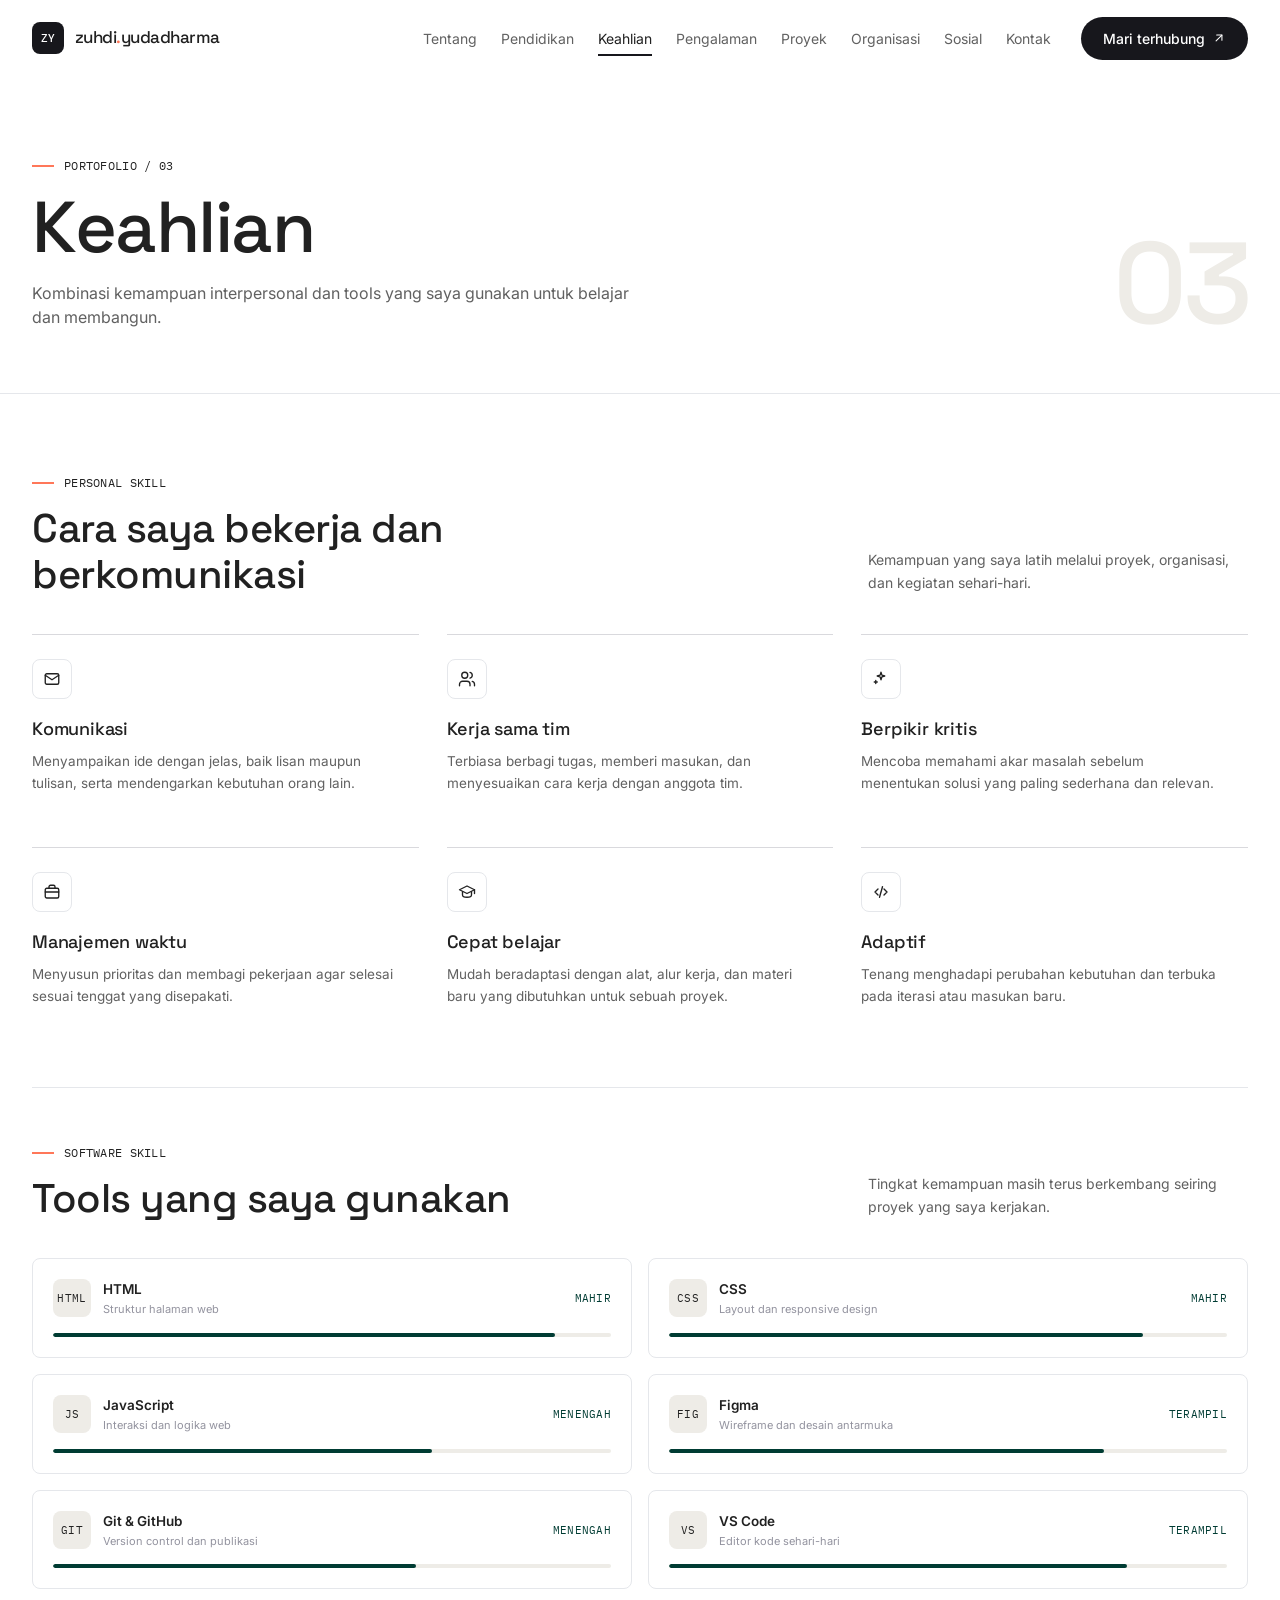
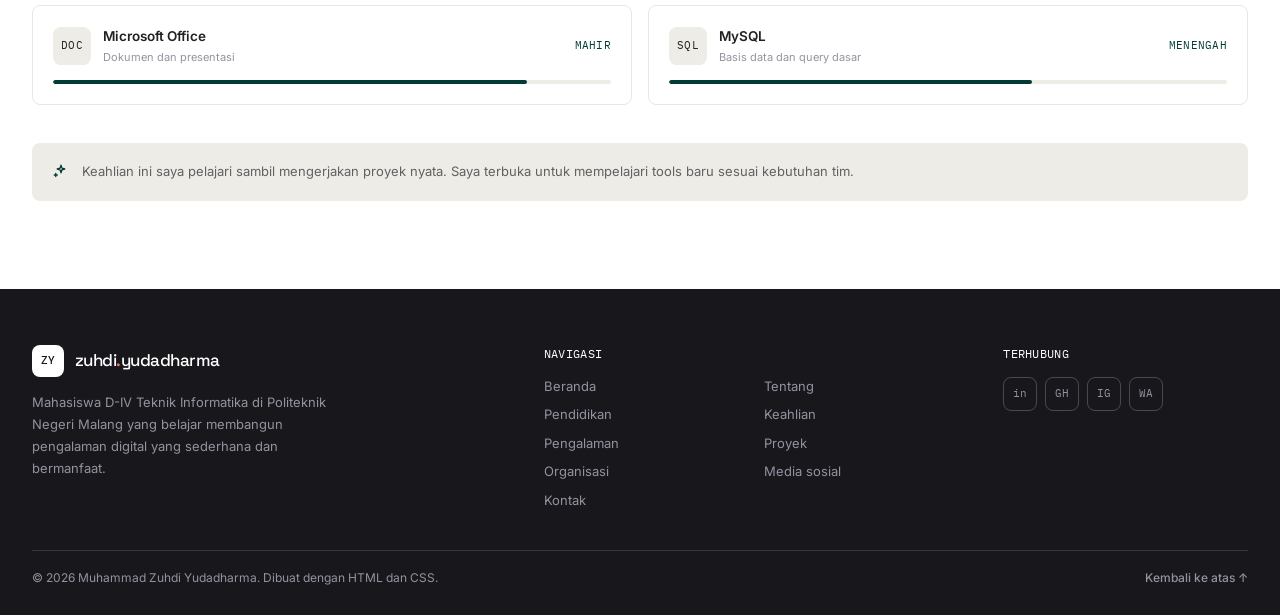
==== keahlian.html @ 02cf8763 "first commit" ====
<!DOCTYPE html>
<html lang="id">
<head>
  <meta charset="UTF-8" />
  <meta name="viewport" content="width=device-width, initial-scale=1.0" />
  <meta name="description" content="Personal skill dan software skill Muhammad Zuhdi Yudadharma." />
  <meta name="theme-color" content="#ffffff" />
  <title>Keahlian - Muhammad Zuhdi Yudadharma</title>
  <link rel="preconnect" href="https://fonts.googleapis.com" />
  <link rel="preconnect" href="https://fonts.gstatic.com" crossorigin />
  <link rel="stylesheet" href="https://fonts.googleapis.com/css2?family=IBM+Plex+Mono:wght@400;500&family=Inter:wght@400;500;600&family=Space+Grotesk:wght@400;500;600&display=swap" />
  <link rel="stylesheet" href="css/base.css" />
  <link rel="stylesheet" href="css/layout.css" />
  <link rel="stylesheet" href="css/components.css" />
  <link rel="stylesheet" href="css/keahlian.css" />
</head>
<body id="top">

<a class="skip-link" href="#main">Lewati ke konten</a>

<header class="site-header">
  <div class="container nav">
    <a class="brand" href="index.html" aria-label="Beranda Muhammad Zuhdi Yudadharma">
      <span class="brand-mark">ZY</span>
      <span>zuhdi<span class="brand-dot">.</span>yudadharma</span>
    </a>
    <button class="menu-toggle" type="button" aria-label="Buka menu navigasi" aria-expanded="false" aria-controls="primary-nav">
      <span></span><span></span><span></span>
    </button>
    <nav class="nav-links" id="primary-nav" aria-label="Navigasi utama">
        <a class="nav-link" href="tentang.html">Tentang</a>
        <a class="nav-link" href="pendidikan.html">Pendidikan</a>
        <a class="nav-link active" href="keahlian.html" aria-current="page">Keahlian</a>
        <a class="nav-link" href="pengalaman.html">Pengalaman</a>
        <a class="nav-link" href="proyek.html">Proyek</a>
        <a class="nav-link" href="organisasi.html">Organisasi</a>
        <a class="nav-link" href="sosial.html">Sosial</a>
        <a class="nav-link" href="kontak.html">Kontak</a>
      <a class="nav-cta" href="kontak.html">Mari terhubung <svg class="icon" viewBox="0 0 24 24" aria-hidden="true"><path d="M7 17 17 7"/><path d="M8 7h9v9"/></svg></a>
    </nav>
  </div>
</header>
<main id="main">
  <section class="page-hero">
    <div class="container page-hero-grid">
      <div>
        <p class="eyebrow">Portofolio / 03</p>
        <h1>Keahlian</h1>
        <p class="page-desc">Kombinasi kemampuan interpersonal dan tools yang saya gunakan untuk belajar dan membangun.</p>
      </div>
      <span class="page-number" aria-hidden="true">03</span>
    </div>
  </section>
  <section class="page-content">
    <div class="container">
      <div class="skill-block">
        <div class="section-heading">
          <div class="section-title-wrap">
            <p class="eyebrow">Personal skill</p>
            <h2>Cara saya bekerja dan berkomunikasi</h2>
          </div>
          <p class="section-desc">Kemampuan yang saya latih melalui proyek, organisasi, dan kegiatan sehari-hari.</p>
        </div>
        <div class="soft-grid">
          <article class="soft-card">
            <span class="icon-box"><svg class="icon" viewBox="0 0 24 24" aria-hidden="true"><rect x="3" y="5" width="18" height="14" rx="2"/><path d="m3 7 9 6 9-6"/></svg></span>
            <h3>Komunikasi</h3>
            <p>Menyampaikan ide dengan jelas, baik lisan maupun tulisan, serta mendengarkan kebutuhan orang lain.</p>
          </article>
          <article class="soft-card">
            <span class="icon-box"><svg class="icon" viewBox="0 0 24 24" aria-hidden="true"><path d="M16 21v-2a4 4 0 0 0-4-4H6a4 4 0 0 0-4 4v2"/><circle cx="9" cy="7" r="4"/><path d="M22 21v-2a4 4 0 0 0-3-3.87"/><path d="M16 3.13a4 4 0 0 1 0 7.75"/></svg></span>
            <h3>Kerja sama tim</h3>
            <p>Terbiasa berbagi tugas, memberi masukan, dan menyesuaikan cara kerja dengan anggota tim.</p>
          </article>
          <article class="soft-card">
            <span class="icon-box"><svg class="icon" viewBox="0 0 24 24" aria-hidden="true"><path d="m12 3-1.2 3.8L7 8l3.8 1.2L12 13l1.2-3.8L17 8l-3.8-1.2L12 3Z"/><path d="M5 14v4"/><path d="M3 16h4"/></svg></span>
            <h3>Berpikir kritis</h3>
            <p>Mencoba memahami akar masalah sebelum menentukan solusi yang paling sederhana dan relevan.</p>
          </article>
          <article class="soft-card">
            <span class="icon-box"><svg class="icon" viewBox="0 0 24 24" aria-hidden="true"><rect x="3" y="7" width="18" height="13" rx="2"/><path d="M8 7V5a2 2 0 0 1 2-2h4a2 2 0 0 1 2 2v2"/><path d="M3 12h18"/></svg></span>
            <h3>Manajemen waktu</h3>
            <p>Menyusun prioritas dan membagi pekerjaan agar selesai sesuai tenggat yang disepakati.</p>
          </article>
          <article class="soft-card">
            <span class="icon-box"><svg class="icon" viewBox="0 0 24 24" aria-hidden="true"><path d="m22 9-10-5L2 9l10 5 10-5Z"/><path d="M6 11.5V16c0 1.7 2.7 3 6 3s6-1.3 6-3v-4.5"/><path d="M22 9v5"/></svg></span>
            <h3>Cepat belajar</h3>
            <p>Mudah beradaptasi dengan alat, alur kerja, dan materi baru yang dibutuhkan untuk sebuah proyek.</p>
          </article>
          <article class="soft-card">
            <span class="icon-box"><svg class="icon" viewBox="0 0 24 24" aria-hidden="true"><path d="m8 8-4 4 4 4"/><path d="m16 8 4 4-4 4"/><path d="m14 5-4 14"/></svg></span>
            <h3>Adaptif</h3>
            <p>Tenang menghadapi perubahan kebutuhan dan terbuka pada iterasi atau masukan baru.</p>
          </article>
        </div>
      </div>
      <div class="skill-block">
        <div class="section-heading">
          <div class="section-title-wrap">
            <p class="eyebrow">Software skill</p>
            <h2>Tools yang saya gunakan</h2>
          </div>
          <p class="section-desc">Tingkat kemampuan masih terus berkembang seiring proyek yang saya kerjakan.</p>
        </div>
        <div class="software-grid">
          <div class="software-card"><div class="software-top"><span class="sw-badge">HTML</span><div class="software-name"><strong>HTML</strong><small>Struktur halaman web</small></div><span class="sw-level">Mahir</span></div><div class="skill-meter"><span style="width:90%"></span></div></div>
          <div class="software-card"><div class="software-top"><span class="sw-badge">CSS</span><div class="software-name"><strong>CSS</strong><small>Layout dan responsive design</small></div><span class="sw-level">Mahir</span></div><div class="skill-meter"><span style="width:85%"></span></div></div>
          <div class="software-card"><div class="software-top"><span class="sw-badge">JS</span><div class="software-name"><strong>JavaScript</strong><small>Interaksi dan logika web</small></div><span class="sw-level">Menengah</span></div><div class="skill-meter"><span style="width:68%"></span></div></div>
          <div class="software-card"><div class="software-top"><span class="sw-badge">FIG</span><div class="software-name"><strong>Figma</strong><small>Wireframe dan desain antarmuka</small></div><span class="sw-level">Terampil</span></div><div class="skill-meter"><span style="width:78%"></span></div></div>
          <div class="software-card"><div class="software-top"><span class="sw-badge">GIT</span><div class="software-name"><strong>Git & GitHub</strong><small>Version control dan publikasi</small></div><span class="sw-level">Menengah</span></div><div class="skill-meter"><span style="width:65%"></span></div></div>
          <div class="software-card"><div class="software-top"><span class="sw-badge">VS</span><div class="software-name"><strong>VS Code</strong><small>Editor kode sehari-hari</small></div><span class="sw-level">Terampil</span></div><div class="skill-meter"><span style="width:82%"></span></div></div>
          <div class="software-card"><div class="software-top"><span class="sw-badge">DOC</span><div class="software-name"><strong>Microsoft Office</strong><small>Dokumen dan presentasi</small></div><span class="sw-level">Mahir</span></div><div class="skill-meter"><span style="width:85%"></span></div></div>
          <div class="software-card"><div class="software-top"><span class="sw-badge">SQL</span><div class="software-name"><strong>MySQL</strong><small>Basis data dan query dasar</small></div><span class="sw-level">Menengah</span></div><div class="skill-meter"><span style="width:65%"></span></div></div>
        </div>
      </div>
      <div class="skills-note"><svg class="icon" viewBox="0 0 24 24" aria-hidden="true"><path d="m12 3-1.2 3.8L7 8l3.8 1.2L12 13l1.2-3.8L17 8l-3.8-1.2L12 3Z"/><path d="M5 14v4"/><path d="M3 16h4"/></svg><span>Keahlian ini saya pelajari sambil mengerjakan proyek nyata. Saya terbuka untuk mempelajari tools baru sesuai kebutuhan tim.</span></div>
    </div>
  </section>
</main>

<footer class="site-footer">
  <div class="container footer-main">
    <div class="footer-brand">
      <a class="brand" href="index.html">
        <span class="brand-mark">ZY</span>
        <span>zuhdi<span class="brand-dot">.</span>yudadharma</span>
      </a>
      <p>Mahasiswa D-IV Teknik Informatika di Politeknik Negeri Malang yang belajar membangun pengalaman digital yang sederhana dan bermanfaat.</p>
    </div>
    <div>
      <p class="footer-title">Navigasi</p>
      <div class="footer-links">
        <a href="index.html">Beranda</a>
        <a href="tentang.html">Tentang</a>
        <a href="pendidikan.html">Pendidikan</a>
        <a href="keahlian.html">Keahlian</a>
        <a href="pengalaman.html">Pengalaman</a>
        <a href="proyek.html">Proyek</a>
        <a href="organisasi.html">Organisasi</a>
        <a href="sosial.html">Media sosial</a>
        <a href="kontak.html">Kontak</a>
      </div>
    </div>
    <div>
      <p class="footer-title">Terhubung</p>
      <div class="footer-social">
        <a href="https://www.linkedin.com/in/muhammad-zuhdi-yudahdarma-a69742446/" target="_blank" rel="noopener noreferrer" aria-label="LinkedIn"><span class="social-monogram">in</span></a>
        <a href="https://github.com/Zuhdiaja" target="_blank" rel="noopener noreferrer" aria-label="GitHub"><span class="social-monogram">GH</span></a>
        <a href="https://www.instagram.com/zxdhiy/" target="_blank" rel="noopener noreferrer" aria-label="Instagram"><span class="social-monogram">IG</span></a>
        <a href="https://wa.me/6285608797716" target="_blank" rel="noopener noreferrer" aria-label="WhatsApp"><span class="social-monogram">WA</span></a>
      </div>
    </div>
  </div>
  <div class="container footer-bottom">
    <span>© <span id="year">2026</span> Muhammad Zuhdi Yudadharma. Dibuat dengan HTML dan CSS.</span>
    <a href="#top">Kembali ke atas ↑</a>
  </div>
</footer>

<script src="js/navigation.js"></script>

</body>
</html>
---- css/base.css ----
/* =========================================================
   BASE - design tokens, reset, tipografi, utilitas dasar
   Sistem desain mengikuti DESIGN.md (gaya Cohere):
   kanvas putih editorial, tinta near-black, band hijau tua,
   aksen coral, permukaan flat dengan garis hairline.
   ========================================================= */
:root {
  /* Tipografi */
  --font-display: "Space Grotesk", "Inter", ui-sans-serif, system-ui, sans-serif;
  --font-body: "Inter", Arial, ui-sans-serif, system-ui, sans-serif;
  --font-mono: "CohereMono", "IBM Plex Mono", ui-monospace, SFMono-Regular, Menlo, monospace;

  /* Brand & aksen */
  --primary: #17171c;      /* CTA pill, footer, kartu gelap */
  --black: #000000;
  --green: #003c33;        /* band produk / fitur */
  --navy: #071829;
  --blue: #1863dc;         /* tautan editorial */
  --coral: #ff7759;        /* taksonomi & aksen hangat */
  --coral-soft: #ffad9b;

  /* Permukaan */
  --canvas: #ffffff;
  --stone: #eeece7;
  --pale-green: #edfce9;
  --pale-blue: #f1f5ff;

  /* Garis & teks */
  --hairline: #d9d9dd;
  --line: #e5e7eb;
  --card-line: #f2f2f2;
  --ink: #212121;
  --body: #616161;
  --muted: #93939f;
  --slate: #75758a;
  --on-dark: #ffffff;

  /* Semantik */
  --focus: #4c6ee6;
  --error: #b30000;

  /* Radius */
  --r-xs: 4px;
  --r-sm: 8px;
  --r-md: 16px;
  --r-lg: 22px;
  --r-pill: 32px;

  --container: 1280px;
}

*, *::before, *::after { box-sizing: border-box; }

html {
  scroll-behavior: smooth;
  scroll-padding-top: 92px;
}

body {
  margin: 0;
  color: var(--ink);
  background: var(--canvas);
  font-family: var(--font-body);
  font-size: 16px;
  font-weight: 400;
  line-height: 1.5;
  -webkit-font-smoothing: antialiased;
}

h1, h2, h3, h4 {
  font-family: var(--font-display);
  font-weight: 500;
  letter-spacing: -.02em;
}

h1, h2, h3, h4, p, dl, dd { margin: 0; }
ul, ol { margin: 0; padding: 0; list-style: none; }
a { color: inherit; text-decoration: none; }
button, input, textarea { font: inherit; }
button { cursor: pointer; }
img, svg { display: block; }
strong { font-weight: 600; }

::selection { background: var(--pale-green); color: var(--ink); }

:focus-visible {
  outline: 2px solid var(--focus);
  outline-offset: 2px;
  border-radius: var(--r-xs);
}

.container {
  width: min(var(--container), calc(100% - 64px));
  margin-inline: auto;
}

/* Label teknis huruf kapital (mono, tracking longgar) */
.mono,
.eyebrow,
.project-kicker,
.explore-number,
.value-number,
.footer-title,
.sw-level {
  font-family: var(--font-mono);
  font-size: 12px;
  font-weight: 400;
  letter-spacing: .28px;
  text-transform: uppercase;
}

.icon {
  width: 18px;
  height: 18px;
  flex: none;
  fill: none;
  stroke: currentColor;
  stroke-width: 1.8;
  stroke-linecap: round;
  stroke-linejoin: round;
}

.icon--sm { width: 14px; height: 14px; }

.skip-link {
  position: fixed;
  z-index: 999;
  top: 12px;
  left: 12px;
  padding: 10px 18px;
  border-radius: var(--r-pill);
  background: var(--primary);
  color: var(--on-dark);
  font-size: 13px;
  font-weight: 500;
  transform: translateY(-150%);
  transition: transform .2s;
}

.skip-link:focus { transform: translateY(0); }

.status-dot {
  width: 7px;
  height: 7px;
  flex: none;
  border-radius: 50%;
  background: var(--green);
  box-shadow: 0 0 0 3px var(--pale-green);
}

.visually-hidden {
  position: absolute !important;
  width: 1px;
  height: 1px;
  padding: 0;
  margin: -1px;
  overflow: hidden;
  clip: rect(0, 0, 0, 0);
  white-space: nowrap;
  border: 0;
}

@media (max-width: 680px) {
  .container { width: calc(100% - 32px); }
}

@media (prefers-reduced-motion: reduce) {
  html { scroll-behavior: auto; }
  *, *::before, *::after {
    animation-duration: .01ms !important;
    animation-iteration-count: 1 !important;
    transition-duration: .01ms !important;
  }
}
---- css/layout.css ----
/* =========================================================
   LAYOUT - header, navigasi, page hero, footer
   ========================================================= */
.site-header {
  position: sticky;
  top: 0;
  z-index: 100;
  background: rgba(255, 255, 255, .92);
  border-bottom: 1px solid transparent;
  backdrop-filter: blur(14px);
  transition: border-color .25s;
}

.site-header.scrolled { border-color: var(--line); }

.nav {
  position: relative;
  display: flex;
  align-items: center;
  justify-content: space-between;
  gap: 22px;
  height: 76px;
}

.brand {
  display: inline-flex;
  align-items: center;
  gap: 11px;
  flex: none;
  font-family: var(--font-display);
  font-size: 17px;
  font-weight: 500;
  letter-spacing: -.03em;
}

.brand-mark {
  display: grid;
  width: 32px;
  height: 32px;
  place-items: center;
  border-radius: var(--r-sm);
  color: var(--on-dark);
  background: var(--primary);
  font-family: var(--font-mono);
  font-size: 11px;
  letter-spacing: .28px;
}

.brand-dot { color: var(--coral); }

.nav-links {
  display: flex;
  align-items: center;
  gap: 24px;
}

.nav-link {
  position: relative;
  font-size: 14px;
  font-weight: 400;
  color: var(--body);
  transition: color .2s;
}

.nav-link::after {
  content: "";
  position: absolute;
  right: 0;
  bottom: -7px;
  left: 0;
  height: 2px;
  background: var(--primary);
  transform: scaleX(0);
  transform-origin: left;
  transition: transform .2s;
}

.nav-link:hover,
.nav-link.active { color: var(--ink); }

.nav-link:hover::after,
.nav-link.active::after { transform: scaleX(1); }

.nav-cta {
  display: inline-flex;
  align-items: center;
  gap: 7px;
  margin-left: 6px;
  padding: 11px 22px;
  border-radius: var(--r-pill);
  color: var(--on-dark);
  background: var(--primary);
  font-size: 14px;
  font-weight: 500;
  white-space: nowrap;
  transition: background .2s;
}

.nav-cta:hover { background: var(--black); }

.nav-cta .icon { width: 14px; height: 14px; }

.menu-toggle {
  display: none;
  flex-direction: column;
  align-items: center;
  justify-content: center;
  gap: 4px;
  width: 42px;
  height: 42px;
  padding: 0;
  border: 1px solid var(--hairline);
  border-radius: var(--r-sm);
  background: var(--canvas);
}

.menu-toggle span {
  display: block;
  width: 16px;
  height: 1.5px;
  border-radius: 2px;
  background: var(--ink);
  transition: transform .2s, opacity .2s;
}

.menu-toggle[aria-expanded="true"] span:nth-child(1) { transform: translateY(5.5px) rotate(45deg); }
.menu-toggle[aria-expanded="true"] span:nth-child(2) { opacity: 0; }
.menu-toggle[aria-expanded="true"] span:nth-child(3) { transform: translateY(-5.5px) rotate(-45deg); }

/* Page heading for every feature page */
.page-hero {
  position: relative;
  overflow: hidden;
  padding: 72px 0 64px;
  background: var(--canvas);
  border-bottom: 1px solid var(--line);
}

.page-hero-grid {
  position: relative;
  z-index: 1;
  display: flex;
  align-items: flex-end;
  justify-content: space-between;
  gap: 40px;
}

.page-hero h1 {
  margin-top: 16px;
  font-size: clamp(2.75rem, 6vw, 4.5rem);
  font-weight: 500;
  line-height: 1;
  letter-spacing: -1.44px;
}

.page-desc {
  max-width: 600px;
  margin-top: 18px;
  color: var(--body);
  font-size: 16px;
  line-height: 1.5;
}

.page-number {
  flex: none;
  padding-bottom: 2px;
  color: var(--stone);
  font-family: var(--font-display);
  font-size: clamp(4.5rem, 9vw, 7.5rem);
  font-weight: 500;
  line-height: .75;
  letter-spacing: -.04em;
  user-select: none;
}

.page-content { padding: 72px 0 88px; }

/* Footer - permukaan gelap */
.site-footer { background: var(--primary); color: var(--on-dark); }

.footer-main {
  display: grid;
  grid-template-columns: 1.35fr 1.2fr .7fr;
  gap: 40px;
  padding: 56px 0 40px;
}

.footer-brand .brand-mark { background: var(--on-dark); color: var(--primary); }

.footer-brand p {
  max-width: 300px;
  margin-top: 14px;
  color: var(--muted);
  font-size: 13px;
  line-height: 1.7;
}

.footer-title {
  margin-bottom: 14px;
  color: var(--on-dark);
}

.footer-links {
  display: grid;
  grid-template-columns: 1fr 1fr;
  gap: 9px 20px;
}

.footer-links a { color: var(--muted); font-size: 13px; transition: color .2s; }
.footer-links a:hover { color: var(--on-dark); }

.footer-social { display: flex; gap: 8px; }

.footer-social a {
  display: grid;
  width: 34px;
  height: 34px;
  place-items: center;
  border: 1px solid rgba(255, 255, 255, .22);
  border-radius: var(--r-sm);
  color: var(--muted);
  transition: color .2s, border-color .2s, background .2s;
}

.footer-social a:hover {
  border-color: rgba(255, 255, 255, .5);
  background: rgba(255, 255, 255, .08);
  color: var(--on-dark);
}

.footer-bottom {
  display: flex;
  align-items: center;
  justify-content: space-between;
  gap: 20px;
  padding: 18px 0 28px;
  border-top: 1px solid rgba(255, 255, 255, .14);
  color: var(--muted);
  font-size: 12px;
}

.footer-bottom a { color: var(--muted); font-weight: 500; }
.footer-bottom a:hover { color: var(--on-dark); }

@media (max-width: 1100px) {
  .menu-toggle { display: flex; }

  .nav-links {
    position: absolute;
    top: calc(100% - 4px);
    right: 0;
    left: 0;
    display: none;
    flex-direction: column;
    align-items: stretch;
    gap: 2px;
    padding: 8px;
    border: 1px solid var(--line);
    border-radius: var(--r-md);
    background: var(--canvas);
  }

  .nav-links.open { display: flex; }
  .nav-link { padding: 11px 12px; border-radius: var(--r-sm); font-size: 14px; }
  .nav-link::after { display: none; }
  .nav-link.active { background: var(--stone); }
  .nav-cta { justify-content: center; margin-top: 6px; padding: 12px 16px; }
}

@media (max-width: 900px) {
  .page-hero { padding: 56px 0 52px; }
  .page-number { font-size: 5rem; }
  .page-content { padding: 56px 0 72px; }
  .footer-main { grid-template-columns: 1fr 1fr; gap: 28px; }
  .footer-brand { grid-column: 1 / -1; }
}

@media (max-width: 680px) {
  .nav { height: 66px; }
  .brand { font-size: 15.5px; }
  .brand-mark { width: 30px; height: 30px; font-size: 10px; }
  .page-hero { padding: 44px 0 42px; }
  .page-hero h1 { font-size: 2.6rem; letter-spacing: -1px; }
  .page-desc { font-size: 14px; }
  .page-number { display: none; }
  .page-content { padding: 46px 0 60px; }
  .footer-main { grid-template-columns: 1fr; gap: 26px; padding: 40px 0 28px; }
  .footer-brand { grid-column: auto; }
  .footer-bottom { flex-direction: column; align-items: flex-start; gap: 8px; }
}
---- css/components.css ----
/* =========================================================
   COMPONENTS - elemen yang dipakai di banyak halaman
   ========================================================= */
.eyebrow {
  display: inline-flex;
  align-items: center;
  gap: 10px;
  color: var(--ink);
}

.eyebrow::before {
  content: "";
  width: 22px;
  height: 2px;
  background: var(--coral);
}

.section-heading {
  display: flex;
  align-items: flex-end;
  justify-content: space-between;
  gap: 40px;
  margin-bottom: 36px;
}

.section-title-wrap { max-width: 640px; }

.section-heading h2 {
  margin-top: 14px;
  font-size: clamp(1.75rem, 3.2vw, 2.5rem);
  font-weight: 500;
  line-height: 1.15;
  letter-spacing: -.48px;
}

.section-desc {
  max-width: 380px;
  padding-bottom: 4px;
  color: var(--body);
  font-size: 14px;
  line-height: 1.6;
}

/* Tombol - pill near-black, tanpa bayangan */
.btn {
  display: inline-flex;
  align-items: center;
  justify-content: center;
  gap: 8px;
  padding: 12px 26px;
  border: 1px solid transparent;
  border-radius: var(--r-pill);
  font-size: 14px;
  font-weight: 500;
  line-height: 1.71;
  white-space: nowrap;
  transition: background .2s, border-color .2s, color .2s;
}

.btn .icon { width: 15px; height: 15px; }

.btn-primary {
  color: var(--on-dark);
  background: var(--primary);
}

.btn-primary:hover { background: var(--black); }

.btn-secondary {
  color: var(--ink);
  background: transparent;
  border-color: var(--hairline);
}

.btn-secondary:hover { border-color: var(--ink); }

/* Varian tombol di atas band gelap */
.on-dark .btn-primary,
.cta-panel .btn-primary {
  color: var(--primary);
  background: var(--on-dark);
}

.on-dark .btn-primary:hover,
.cta-panel .btn-primary:hover { background: var(--stone); }

.on-dark .btn-secondary,
.cta-panel .btn-secondary {
  color: var(--on-dark);
  border-color: rgba(255, 255, 255, .4);
}

.on-dark .btn-secondary:hover,
.cta-panel .btn-secondary:hover { border-color: var(--on-dark); }

.text-link {
  display: inline-flex;
  align-items: center;
  gap: 6px;
  color: var(--blue);
  font-size: 14px;
  font-weight: 500;
}

.text-link:hover { text-decoration: underline; text-underline-offset: 4px; }
.text-link .icon { width: 14px; height: 14px; }

.icon-box {
  display: grid;
  width: 40px;
  height: 40px;
  flex: none;
  place-items: center;
  border: 1px solid var(--line);
  border-radius: var(--r-sm);
  background: var(--canvas);
  color: var(--ink);
}

.icon-box .icon { width: 18px; height: 18px; }

.year-pill {
  padding: 5px 12px;
  border: 1px solid var(--hairline);
  border-radius: var(--r-pill);
  color: var(--ink);
  background: transparent;
  font-family: var(--font-mono);
  font-size: 12px;
  letter-spacing: .28px;
  white-space: nowrap;
}

/* Chip taksonomi gaya pill-outline */
.tags { display: flex; flex-wrap: wrap; gap: 6px; }

.tag {
  padding: 5px 12px;
  border: 1px solid var(--hairline);
  border-radius: var(--r-pill);
  background: transparent;
  color: var(--ink);
  font-size: 12px;
  font-weight: 500;
}

.social-monogram {
  font-family: var(--font-mono);
  font-size: 11px;
  letter-spacing: .28px;
  line-height: 1;
}

@media (max-width: 900px) {
  .section-heading { display: block; margin-bottom: 28px; }
  .section-desc { max-width: 560px; margin-top: 10px; padding: 0; }
}

@media (max-width: 680px) {
  .section-heading h2 { font-size: 1.75rem; }
  .btn { padding: 11px 22px; }
}
---- css/keahlian.css ----
/* =========================================================
   KEAHLIAN - personal skill dan software skill
   ========================================================= */
.skill-block + .skill-block {
  margin-top: 56px;
  padding-top: 48px;
  border-top: 1px solid var(--line);
}

.soft-grid {
  display: grid;
  grid-template-columns: repeat(3, 1fr);
  gap: 28px;
}

.soft-card {
  padding: 24px 24px 24px 0;
  border-top: 1px solid var(--hairline);
  background: transparent;
  transition: border-color .25s;
}

.soft-card:hover { border-color: var(--ink); }

.soft-card .icon-box { margin-bottom: 16px; }
.soft-card h3 { font-size: 18px; letter-spacing: -.2px; }
.soft-card p { margin-top: 8px; color: var(--body); font-size: 13.5px; line-height: 1.65; }

.software-grid {
  display: grid;
  grid-template-columns: 1fr 1fr;
  gap: 16px;
}

.software-card {
  padding: 20px;
  border: 1px solid var(--line);
  border-radius: var(--r-sm);
  background: var(--canvas);
}

.software-top {
  display: flex;
  align-items: center;
  gap: 12px;
}

.sw-badge {
  display: grid;
  width: 38px;
  height: 38px;
  flex: none;
  place-items: center;
  border-radius: var(--r-sm);
  background: var(--stone);
  color: var(--ink);
  font-family: var(--font-mono);
  font-size: 11px;
  letter-spacing: .28px;
}

.software-name { flex: 1; min-width: 0; }
.software-name strong { display: block; font-size: 13.5px; font-weight: 600; }
.software-name small { display: block; margin-top: 2px; color: var(--muted); font-size: 11px; }

.sw-level { color: var(--green); font-size: 11px; }

.skill-meter {
  height: 4px;
  margin-top: 15px;
  overflow: hidden;
  border-radius: var(--r-pill);
  background: var(--stone);
}

.skill-meter span {
  display: block;
  height: 100%;
  border-radius: inherit;
  background: var(--green);
}

.skills-note {
  display: flex;
  align-items: flex-start;
  gap: 12px;
  margin-top: 38px;
  padding: 18px 20px;
  border-radius: var(--r-sm);
  background: var(--stone);
  color: var(--body);
  font-size: 13px;
  line-height: 1.65;
}

.skills-note .icon { margin-top: 2px; color: var(--green); }

@media (max-width: 900px) {
  .soft-grid { grid-template-columns: 1fr 1fr; gap: 20px; }
  .software-grid { grid-template-columns: 1fr 1fr; }
}

@media (max-width: 680px) {
  .skill-block + .skill-block { margin-top: 38px; padding-top: 32px; }
  .soft-grid { grid-template-columns: 1fr; gap: 0; }
  .soft-card { padding: 20px 0; }
  .software-grid { grid-template-columns: 1fr; gap: 12px; }
  .software-card { padding: 18px; }
}
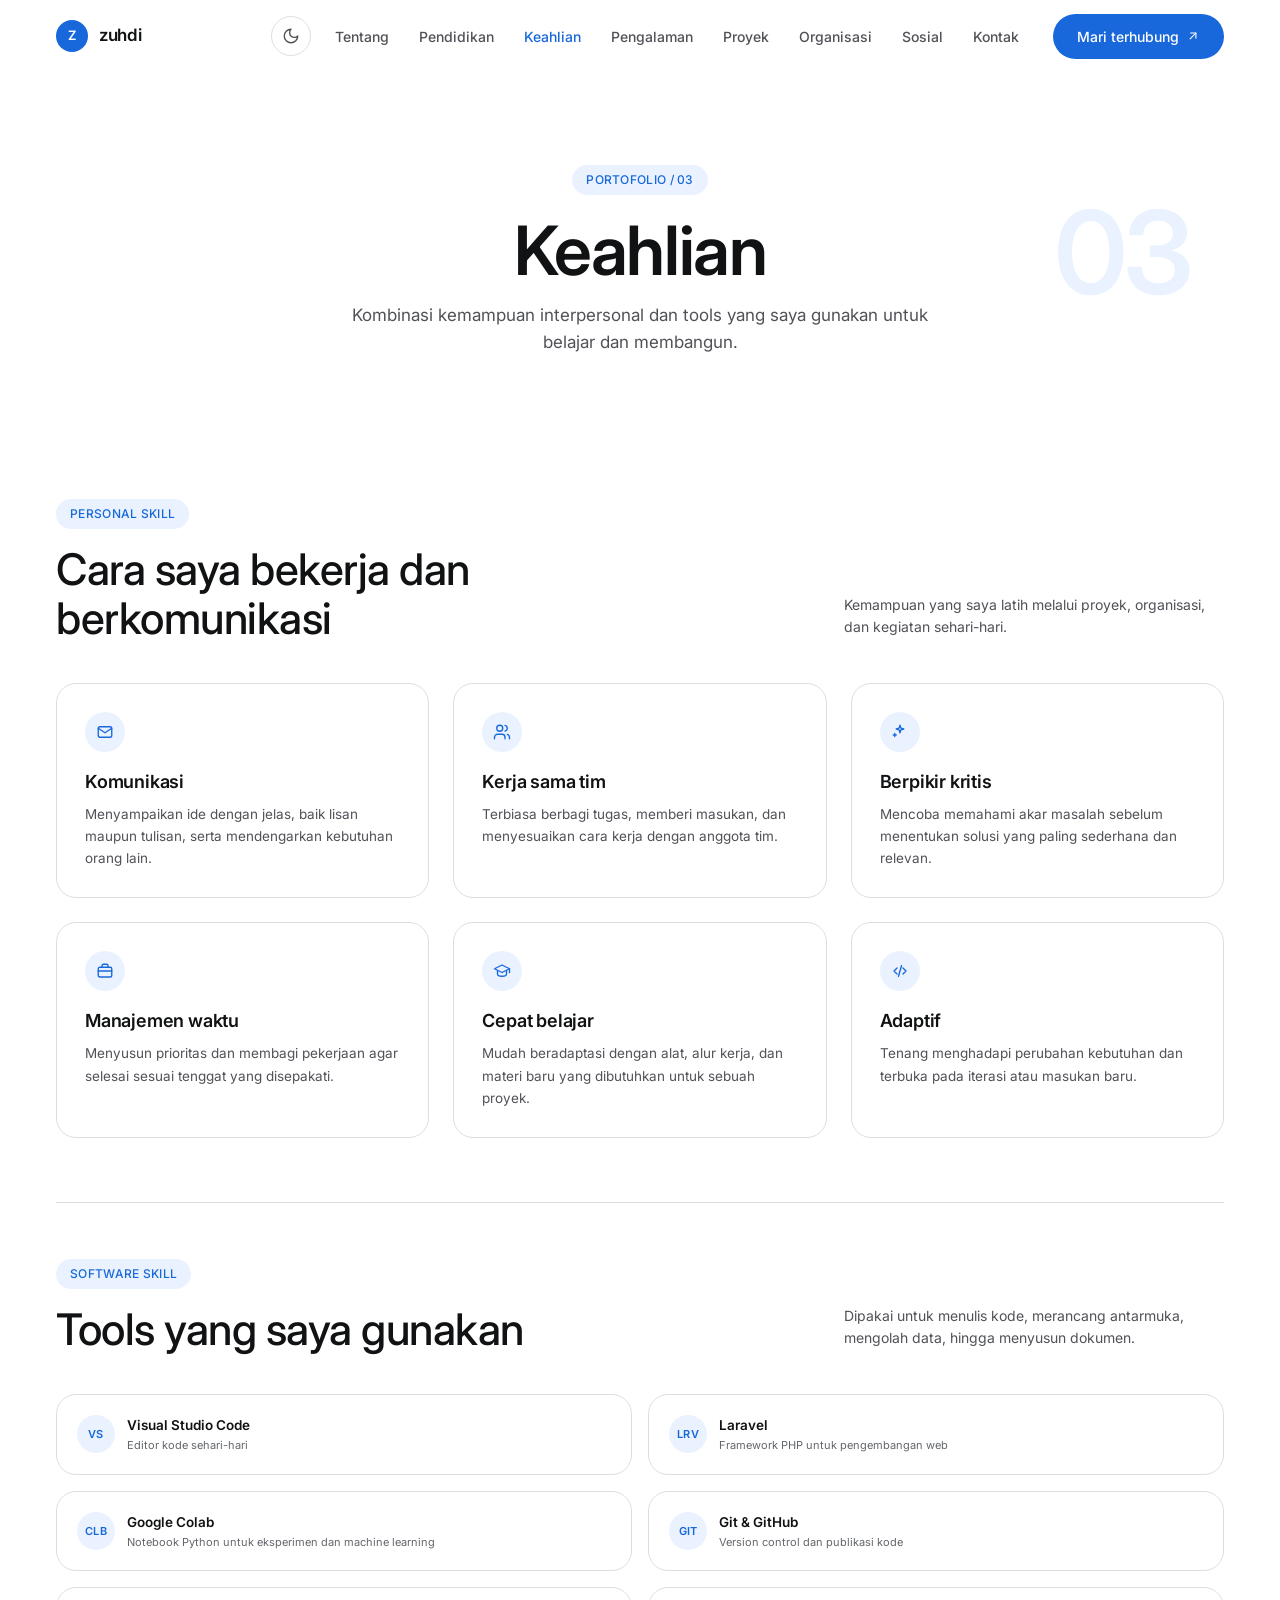
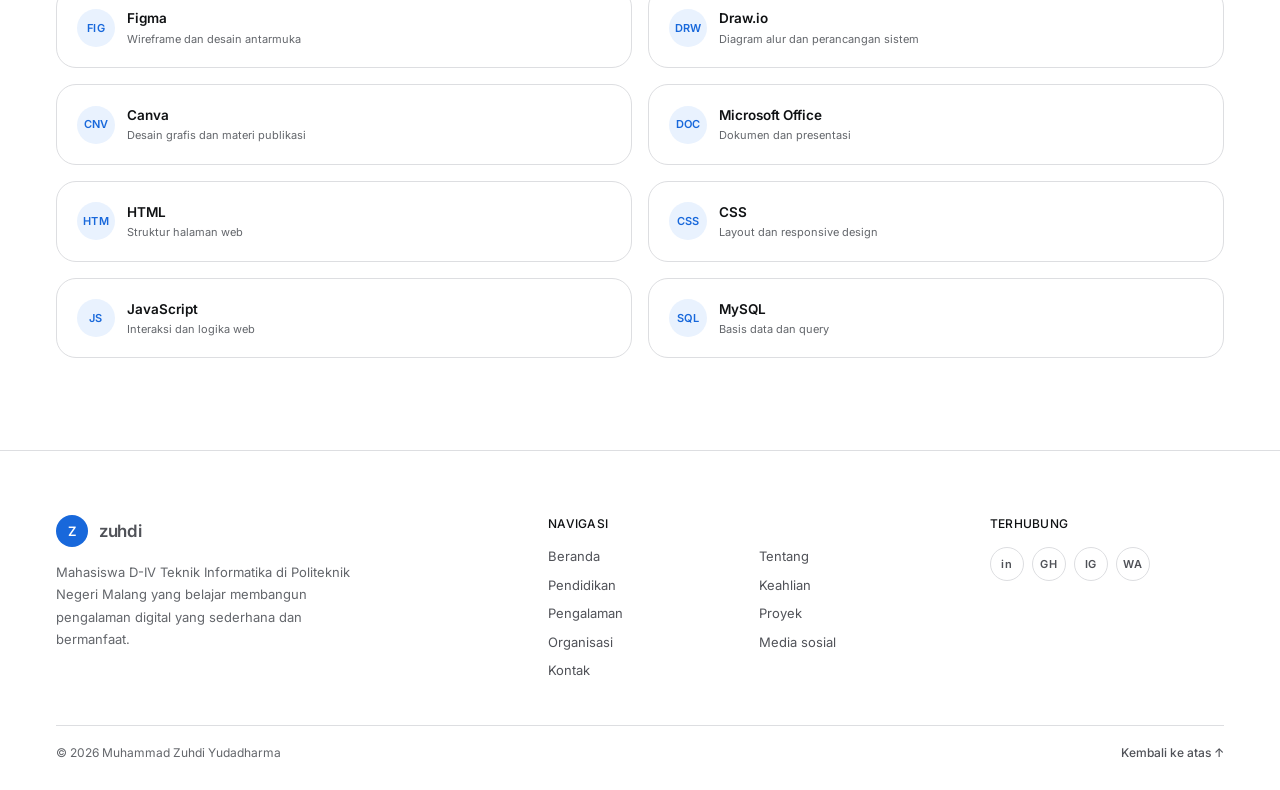
==== commit 00398f64: "style: rebrand situs ke design system Atlassian + dark mode toggle & perbaikan aset" ====
--- a/keahlian.html
+++ b/keahlian.html
@@ -5,10 +5,14 @@
   <meta name="viewport" content="width=device-width, initial-scale=1.0" />
   <meta name="description" content="Personal skill dan software skill Muhammad Zuhdi Yudadharma." />
   <meta name="theme-color" content="#ffffff" />
+  <script>document.documentElement.setAttribute("data-theme", (function () { try { return localStorage.getItem("theme") || (matchMedia("(prefers-color-scheme: dark)").matches ? "dark" : "light"); } catch (e) { return "light"; } })());</script>
+  <link rel="icon" type="image/png" sizes="64x64" href="assets/favicon.png" />
+  <link rel="icon" type="image/svg+xml" href="assets/favicon.svg" />
+  <link rel="apple-touch-icon" href="assets/apple-touch-icon.png" />
   <title>Keahlian - Muhammad Zuhdi Yudadharma</title>
   <link rel="preconnect" href="https://fonts.googleapis.com" />
   <link rel="preconnect" href="https://fonts.gstatic.com" crossorigin />
-  <link rel="stylesheet" href="https://fonts.googleapis.com/css2?family=IBM+Plex+Mono:wght@400;500&family=Inter:wght@400;500;600&family=Space+Grotesk:wght@400;500;600&display=swap" />
+  <link rel="stylesheet" href="https://fonts.googleapis.com/css2?family=Inter:wght@400;500;600;700&display=swap" />
   <link rel="stylesheet" href="css/base.css" />
   <link rel="stylesheet" href="css/layout.css" />
   <link rel="stylesheet" href="css/components.css" />
@@ -21,9 +25,13 @@
 <header class="site-header">
   <div class="container nav">
     <a class="brand" href="index.html" aria-label="Beranda Muhammad Zuhdi Yudadharma">
-      <span class="brand-mark">ZY</span>
-      <span>zuhdi<span class="brand-dot">.</span>yudadharma</span>
+      <span class="brand-mark">Z</span>
+      <span>zuhdi</span>
     </a>
+    <button class="theme-toggle" type="button" aria-label="Ganti mode gelap atau terang" aria-pressed="false">
+      <svg class="icon icon-moon" viewBox="0 0 24 24" aria-hidden="true"><path d="M12 3a6 6 0 0 0 9 9 9 9 0 1 1-9-9Z"/></svg>
+      <svg class="icon icon-sun" viewBox="0 0 24 24" aria-hidden="true"><circle cx="12" cy="12" r="4"/><path d="M12 2v2"/><path d="M12 20v2"/><path d="m4.9 4.9 1.4 1.4"/><path d="m17.7 17.7 1.4 1.4"/><path d="M2 12h2"/><path d="M20 12h2"/><path d="m6.3 17.7-1.4 1.4"/><path d="m19.1 4.9-1.4 1.4"/></svg>
+    </button>
     <button class="menu-toggle" type="button" aria-label="Buka menu navigasi" aria-expanded="false" aria-controls="primary-nav">
       <span></span><span></span><span></span>
     </button>
@@ -100,20 +108,23 @@
             <p class="eyebrow">Software skill</p>
             <h2>Tools yang saya gunakan</h2>
           </div>
-          <p class="section-desc">Tingkat kemampuan masih terus berkembang seiring proyek yang saya kerjakan.</p>
+          <p class="section-desc">Dipakai untuk menulis kode, merancang antarmuka, mengolah data, hingga menyusun dokumen.</p>
         </div>
         <div class="software-grid">
-          <div class="software-card"><div class="software-top"><span class="sw-badge">HTML</span><div class="software-name"><strong>HTML</strong><small>Struktur halaman web</small></div><span class="sw-level">Mahir</span></div><div class="skill-meter"><span style="width:90%"></span></div></div>
-          <div class="software-card"><div class="software-top"><span class="sw-badge">CSS</span><div class="software-name"><strong>CSS</strong><small>Layout dan responsive design</small></div><span class="sw-level">Mahir</span></div><div class="skill-meter"><span style="width:85%"></span></div></div>
-          <div class="software-card"><div class="software-top"><span class="sw-badge">JS</span><div class="software-name"><strong>JavaScript</strong><small>Interaksi dan logika web</small></div><span class="sw-level">Menengah</span></div><div class="skill-meter"><span style="width:68%"></span></div></div>
-          <div class="software-card"><div class="software-top"><span class="sw-badge">FIG</span><div class="software-name"><strong>Figma</strong><small>Wireframe dan desain antarmuka</small></div><span class="sw-level">Terampil</span></div><div class="skill-meter"><span style="width:78%"></span></div></div>
-          <div class="software-card"><div class="software-top"><span class="sw-badge">GIT</span><div class="software-name"><strong>Git & GitHub</strong><small>Version control dan publikasi</small></div><span class="sw-level">Menengah</span></div><div class="skill-meter"><span style="width:65%"></span></div></div>
-          <div class="software-card"><div class="software-top"><span class="sw-badge">VS</span><div class="software-name"><strong>VS Code</strong><small>Editor kode sehari-hari</small></div><span class="sw-level">Terampil</span></div><div class="skill-meter"><span style="width:82%"></span></div></div>
-          <div class="software-card"><div class="software-top"><span class="sw-badge">DOC</span><div class="software-name"><strong>Microsoft Office</strong><small>Dokumen dan presentasi</small></div><span class="sw-level">Mahir</span></div><div class="skill-meter"><span style="width:85%"></span></div></div>
-          <div class="software-card"><div class="software-top"><span class="sw-badge">SQL</span><div class="software-name"><strong>MySQL</strong><small>Basis data dan query dasar</small></div><span class="sw-level">Menengah</span></div><div class="skill-meter"><span style="width:65%"></span></div></div>
+          <div class="software-card"><div class="software-top"><span class="sw-badge">VS</span><div class="software-name"><strong>Visual Studio Code</strong><small>Editor kode sehari-hari</small></div></div></div>
+          <div class="software-card"><div class="software-top"><span class="sw-badge">LRV</span><div class="software-name"><strong>Laravel</strong><small>Framework PHP untuk pengembangan web</small></div></div></div>
+          <div class="software-card"><div class="software-top"><span class="sw-badge">CLB</span><div class="software-name"><strong>Google Colab</strong><small>Notebook Python untuk eksperimen dan machine learning</small></div></div></div>
+          <div class="software-card"><div class="software-top"><span class="sw-badge">GIT</span><div class="software-name"><strong>Git &amp; GitHub</strong><small>Version control dan publikasi kode</small></div></div></div>
+          <div class="software-card"><div class="software-top"><span class="sw-badge">FIG</span><div class="software-name"><strong>Figma</strong><small>Wireframe dan desain antarmuka</small></div></div></div>
+          <div class="software-card"><div class="software-top"><span class="sw-badge">DRW</span><div class="software-name"><strong>Draw.io</strong><small>Diagram alur dan perancangan sistem</small></div></div></div>
+          <div class="software-card"><div class="software-top"><span class="sw-badge">CNV</span><div class="software-name"><strong>Canva</strong><small>Desain grafis dan materi publikasi</small></div></div></div>
+          <div class="software-card"><div class="software-top"><span class="sw-badge">DOC</span><div class="software-name"><strong>Microsoft Office</strong><small>Dokumen dan presentasi</small></div></div></div>
+          <div class="software-card"><div class="software-top"><span class="sw-badge">HTM</span><div class="software-name"><strong>HTML</strong><small>Struktur halaman web</small></div></div></div>
+          <div class="software-card"><div class="software-top"><span class="sw-badge">CSS</span><div class="software-name"><strong>CSS</strong><small>Layout dan responsive design</small></div></div></div>
+          <div class="software-card"><div class="software-top"><span class="sw-badge">JS</span><div class="software-name"><strong>JavaScript</strong><small>Interaksi dan logika web</small></div></div></div>
+          <div class="software-card"><div class="software-top"><span class="sw-badge">SQL</span><div class="software-name"><strong>MySQL</strong><small>Basis data dan query</small></div></div></div>
         </div>
       </div>
-      <div class="skills-note"><svg class="icon" viewBox="0 0 24 24" aria-hidden="true"><path d="m12 3-1.2 3.8L7 8l3.8 1.2L12 13l1.2-3.8L17 8l-3.8-1.2L12 3Z"/><path d="M5 14v4"/><path d="M3 16h4"/></svg><span>Keahlian ini saya pelajari sambil mengerjakan proyek nyata. Saya terbuka untuk mempelajari tools baru sesuai kebutuhan tim.</span></div>
     </div>
   </section>
 </main>
@@ -122,8 +133,8 @@
   <div class="container footer-main">
     <div class="footer-brand">
       <a class="brand" href="index.html">
-        <span class="brand-mark">ZY</span>
-        <span>zuhdi<span class="brand-dot">.</span>yudadharma</span>
+        <span class="brand-mark">Z</span>
+        <span>zuhdi</span>
       </a>
       <p>Mahasiswa D-IV Teknik Informatika di Politeknik Negeri Malang yang belajar membangun pengalaman digital yang sederhana dan bermanfaat.</p>
     </div>
@@ -144,7 +155,7 @@
     <div>
       <p class="footer-title">Terhubung</p>
       <div class="footer-social">
-        <a href="https://www.linkedin.com/in/muhammad-zuhdi-yudahdarma-a69742446/" target="_blank" rel="noopener noreferrer" aria-label="LinkedIn"><span class="social-monogram">in</span></a>
+        <a href="https://www.linkedin.com/in/muhammad-zuhdi-y/" target="_blank" rel="noopener noreferrer" aria-label="LinkedIn"><span class="social-monogram">in</span></a>
         <a href="https://github.com/Zuhdiaja" target="_blank" rel="noopener noreferrer" aria-label="GitHub"><span class="social-monogram">GH</span></a>
         <a href="https://www.instagram.com/zxdhiy/" target="_blank" rel="noopener noreferrer" aria-label="Instagram"><span class="social-monogram">IG</span></a>
         <a href="https://wa.me/6285608797716" target="_blank" rel="noopener noreferrer" aria-label="WhatsApp"><span class="social-monogram">WA</span></a>
@@ -152,7 +163,7 @@
     </div>
   </div>
   <div class="container footer-bottom">
-    <span>© <span id="year">2026</span> Muhammad Zuhdi Yudadharma. Dibuat dengan HTML dan CSS.</span>
+    <span>© <span id="year">2026</span> Muhammad Zuhdi Yudadharma</span>
     <a href="#top">Kembali ke atas ↑</a>
   </div>
 </footer>
--- a/css/base.css
+++ b/css/base.css
@@ -1,52 +1,64 @@
 /* =========================================================
    BASE - design tokens, reset, tipografi, utilitas dasar
-   Sistem desain mengikuti DESIGN.md (gaya Cohere):
-   kanvas putih editorial, tinta near-black, band hijau tua,
-   aksen coral, permukaan flat dengan garis hairline.
+   Sistem desain mengikuti DESIGN.md (gaya Atlassian):
+   kanvas putih, tinta near-black #101214, navy brand #1c2b42,
+   satu voltase kromatik Atlassian Blue #1868db untuk aksi,
+   tipografi Inter (pengganti terbuka Charlie Display/Text),
+   radius tiga tingkat: 3px kontrol, 20px kartu, 10000px pill.
    ========================================================= */
 :root {
-  /* Tipografi */
-  --font-display: "Space Grotesk", "Inter", ui-sans-serif, system-ui, sans-serif;
-  --font-body: "Inter", Arial, ui-sans-serif, system-ui, sans-serif;
-  --font-mono: "CohereMono", "IBM Plex Mono", ui-monospace, SFMono-Regular, Menlo, monospace;
-
-  /* Brand & aksen */
-  --primary: #17171c;      /* CTA pill, footer, kartu gelap */
-  --black: #000000;
-  --green: #003c33;        /* band produk / fitur */
-  --navy: #071829;
-  --blue: #1863dc;         /* tautan editorial */
-  --coral: #ff7759;        /* taksonomi & aksen hangat */
-  --coral-soft: #ffad9b;
+  /* Tipografi - Inter sebagai pengganti terbuka Charlie Display/Text */
+  --font-display: "Inter", -apple-system, system-ui, "Segoe UI", Roboto, sans-serif;
+  --font-body: "Inter", -apple-system, system-ui, "Segoe UI", Roboto, sans-serif;
+  --font-mono: "Inter", -apple-system, system-ui, "Segoe UI", Roboto, sans-serif;
+
+  /* Brand & aksen - satu voltase kromatik */
+  --primary: #1868db;      /* Atlassian Blue: CTA pill, tautan, fokus */
+  --black: #1558bc;        /* brand-bold-hover / pressed */
+  --green: #1c2b42;        /* brand-boldest navy: band gelap, headline aksen */
+  --navy: #000000;         /* inverse-canvas: band gelap tunggal */
+  --blue: #1868db;         /* link */
+  --coral: #1868db;        /* aksen menyatu ke voltase brand */
+  --coral-soft: #e9f2fe;   /* surface-selected */
 
   /* Permukaan */
   --canvas: #ffffff;
-  --stone: #eeece7;
-  --pale-green: #edfce9;
-  --pale-blue: #f1f5ff;
+  --stone: #e9f2fe;        /* tint brand-subtlest untuk tile/permukaan lunak */
+  --pale-green: #e9f2fe;
+  --pale-blue: #e9f2fe;
 
   /* Garis & teks */
-  --hairline: #d9d9dd;
-  --line: #e5e7eb;
-  --card-line: #f2f2f2;
-  --ink: #212121;
-  --body: #616161;
-  --muted: #93939f;
-  --slate: #75758a;
+  --hairline: #b7b9be;     /* hairline-strong: border tombol sekunder & input */
+  --line: #dddee1;         /* hairline: border kartu & pembatas */
+  --card-line: #dddee1;
+  --ink: #101214;
+  --body: #505258;         /* ink-subtle */
+  --muted: #63666b;        /* ink-subtlest */
+  --slate: #63666b;
   --on-dark: #ffffff;
 
   /* Semantik */
-  --focus: #4c6ee6;
-  --error: #b30000;
-
-  /* Radius */
-  --r-xs: 4px;
-  --r-sm: 8px;
-  --r-md: 16px;
-  --r-lg: 22px;
-  --r-pill: 32px;
-
-  --container: 1280px;
+  --focus: #1868db;
+  --error: #ae2e24;        /* chart-red / danger */
+  --success: #22a06b;      /* chart-green */
+
+  /* Peran lintas tema */
+  --on-primary: #ffffff;         /* teks di atas pill biru */
+  --display-accent: #1c2b42;     /* aksen headline display */
+  --band: #1c2b42;               /* permukaan band gelap */
+  --dot: rgba(24, 104, 219, .22);
+  --header-bg: rgba(255, 255, 255, .92);
+  --shadow-float: rgba(16, 18, 20, .10);
+  --shadow-lift: rgba(16, 18, 20, .06);
+
+  /* Radius - tiga tingkat bahasa bentuk Atlassian */
+  --r-xs: 3px;             /* kontrol engineered (input) */
+  --r-sm: 10px;            /* tile kecil */
+  --r-md: 20px;            /* kartu */
+  --r-lg: 20px;            /* kartu besar */
+  --r-pill: 10000px;       /* pill sejati: tombol, chip, badge */
+
+  --container: 1168px;
 }
 
 *, *::before, *::after { box-sizing: border-box; }
@@ -94,18 +106,17 @@
   margin-inline: auto;
 }
 
-/* Label teknis huruf kapital (mono, tracking longgar) */
+/* Label teknis huruf kapital (tracking positif tipis, gaya eyebrow Atlassian) */
 .mono,
 .eyebrow,
 .project-kicker,
 .explore-number,
 .value-number,
-.footer-title,
-.sw-level {
-  font-family: var(--font-mono);
+.footer-title {
+  font-family: var(--font-body);
   font-size: 12px;
-  font-weight: 400;
-  letter-spacing: .28px;
+  font-weight: 500;
+  letter-spacing: .3px;
   text-transform: uppercase;
 }
 
@@ -130,7 +141,7 @@
   padding: 10px 18px;
   border-radius: var(--r-pill);
   background: var(--primary);
-  color: var(--on-dark);
+  color: var(--on-primary);
   font-size: 13px;
   font-weight: 500;
   transform: translateY(-150%);
@@ -144,8 +155,8 @@
   height: 7px;
   flex: none;
   border-radius: 50%;
-  background: var(--green);
-  box-shadow: 0 0 0 3px var(--pale-green);
+  background: var(--success);
+  box-shadow: 0 0 0 3px rgba(34, 160, 107, .16);
 }
 
 .visually-hidden {
@@ -160,6 +171,88 @@
   border: 0;
 }
 
+/* Motion - entrance rise & scroll reveal (pakai .reveal + .is-revealed dari JS) */
+@keyframes atl-rise {
+  from { opacity: 0; transform: translateY(20px); }
+  to { opacity: 1; transform: none; }
+}
+
+.reveal {
+  opacity: 0;
+  transform: translateY(22px);
+  transition: opacity .7s cubic-bezier(.2, .7, .2, 1), transform .7s cubic-bezier(.2, .7, .2, 1);
+}
+
+.reveal.is-revealed { opacity: 1; transform: none; }
+
+/* =========================================================
+   MODE GELAP - override token ala tema gelap Atlassian:
+   kanvas near-black, voltase biru terang #579dff.
+   ========================================================= */
+[data-theme="dark"] {
+  --primary: #579dff;
+  --black: #85b8ff;
+  --blue: #579dff;
+  --coral: #579dff;
+  --coral-soft: rgba(87, 157, 255, .16);
+
+  --canvas: #101214;
+  --stone: #1c2b42;
+  --pale-green: rgba(87, 157, 255, .16);
+  --pale-blue: rgba(87, 157, 255, .16);
+
+  --hairline: #505258;
+  --line: #292a2e;
+  --card-line: #292a2e;
+  --ink: #ffffff;
+  --body: #b7b9be;
+  --muted: #8f949c;
+  --slate: #8f949c;
+  --on-dark: #ffffff;
+
+  --focus: #579dff;
+  --error: #f87168;
+  --success: #22a06b;
+
+  --on-primary: #101214;
+  --display-accent: #85b8ff;
+  --band: #1c2b42;
+  --dot: rgba(87, 157, 255, .3);
+  --header-bg: rgba(16, 18, 20, .92);
+  --shadow-float: rgba(0, 0, 0, .5);
+  --shadow-lift: rgba(0, 0, 0, .45);
+}
+
+/* Bayangan & permukaan yang perlu penyesuaian manual di mode gelap */
+[data-theme="dark"] .site-header { background: var(--header-bg); }
+
+[data-theme="dark"] .float-card,
+[data-theme="dark"] .nav-links,
+[data-theme="dark"] .project-card:hover {
+  box-shadow: 0 16px 40px rgba(0, 0, 0, .5);
+}
+
+[data-theme="dark"] .explore-card:hover,
+[data-theme="dark"] .value-card:hover,
+[data-theme="dark"] .edu-card:hover,
+[data-theme="dark"] .edu-info-card:hover,
+[data-theme="dark"] .exp-card:hover,
+[data-theme="dark"] .summary-card:hover,
+[data-theme="dark"] .soft-card:hover,
+[data-theme="dark"] .software-card:hover,
+[data-theme="dark"] .org-card:hover,
+[data-theme="dark"] .social-card:hover {
+  box-shadow: 0 12px 32px rgba(0, 0, 0, .45);
+}
+
+[data-theme="dark"] .profile-avatar {
+  box-shadow: 0 0 0 1px var(--line), 0 8px 20px rgba(0, 0, 0, .45);
+}
+
+[data-theme="dark"] .mock-phone { background: #000000; }
+
+[data-theme="dark"] .social-card:hover .social-icon { color: #101214; }
+
 @media (max-width: 680px) {
   .container { width: calc(100% - 32px); }
 }
--- a/css/layout.css
+++ b/css/layout.css
@@ -1,11 +1,13 @@
 /* =========================================================
    LAYOUT - header, navigasi, page hero, footer
+   Gaya Atlassian: top-nav putih 72px flat, page hero
+   terpusat dengan eyebrow badge, footer terang ber-hairline.
    ========================================================= */
 .site-header {
   position: sticky;
   top: 0;
   z-index: 100;
-  background: rgba(255, 255, 255, .92);
+  background: var(--header-bg);
   border-bottom: 1px solid transparent;
   backdrop-filter: blur(14px);
   transition: border-color .25s;
@@ -17,9 +19,9 @@
   position: relative;
   display: flex;
   align-items: center;
-  justify-content: space-between;
+  justify-content: flex-end;
   gap: 22px;
-  height: 76px;
+  height: 72px;
 }
 
 .brand {
@@ -27,10 +29,11 @@
   align-items: center;
   gap: 11px;
   flex: none;
+  margin-right: auto;
   font-family: var(--font-display);
   font-size: 17px;
-  font-weight: 500;
-  letter-spacing: -.03em;
+  font-weight: 600;
+  letter-spacing: -.02em;
 }
 
 .brand-mark {
@@ -38,65 +41,53 @@
   width: 32px;
   height: 32px;
   place-items: center;
-  border-radius: var(--r-sm);
-  color: var(--on-dark);
+  border-radius: 100%;
+  color: var(--on-primary);
   background: var(--primary);
-  font-family: var(--font-mono);
-  font-size: 11px;
-  letter-spacing: .28px;
-}
-
-.brand-dot { color: var(--coral); }
+  font-family: var(--font-body);
+  font-size: 13px;
+  font-weight: 600;
+  letter-spacing: 0;
+  transition: transform .25s cubic-bezier(.2, .7, .2, 1);
+}
+
+.brand:hover .brand-mark { transform: rotate(-8deg) scale(1.06); }
 
 .nav-links {
   display: flex;
   align-items: center;
-  gap: 24px;
+  gap: 26px;
 }
 
 .nav-link {
   position: relative;
+  padding: 10px 2px;
   font-size: 14px;
-  font-weight: 400;
+  font-weight: 500;
   color: var(--body);
   transition: color .2s;
 }
 
-.nav-link::after {
-  content: "";
-  position: absolute;
-  right: 0;
-  bottom: -7px;
-  left: 0;
-  height: 2px;
-  background: var(--primary);
-  transform: scaleX(0);
-  transform-origin: left;
-  transition: transform .2s;
-}
-
 .nav-link:hover,
-.nav-link.active { color: var(--ink); }
-
-.nav-link:hover::after,
-.nav-link.active::after { transform: scaleX(1); }
+.nav-link.active { color: var(--primary); }
 
 .nav-cta {
   display: inline-flex;
   align-items: center;
   gap: 7px;
   margin-left: 6px;
-  padding: 11px 22px;
+  padding: 12px 24px;
   border-radius: var(--r-pill);
-  color: var(--on-dark);
+  color: var(--on-primary);
   background: var(--primary);
   font-size: 14px;
   font-weight: 500;
   white-space: nowrap;
-  transition: background .2s;
+  transition: background .2s, transform .15s;
 }
 
 .nav-cta:hover { background: var(--black); }
+.nav-cta:active { transform: scale(.97); }
 
 .nav-cta .icon { width: 14px; height: 14px; }
 
@@ -110,9 +101,33 @@
   height: 42px;
   padding: 0;
   border: 1px solid var(--hairline);
-  border-radius: var(--r-sm);
+  border-radius: var(--r-xs);
   background: var(--canvas);
 }
+
+/* Tombol mode gelap / terang */
+.theme-toggle {
+  display: grid;
+  width: 40px;
+  height: 40px;
+  flex: none;
+  place-items: center;
+  border: 1px solid var(--line);
+  border-radius: 100%;
+  background: var(--canvas);
+  color: var(--body);
+  transition: color .2s, border-color .2s;
+}
+
+.theme-toggle:hover {
+  border-color: var(--primary);
+  color: var(--primary);
+}
+
+.theme-toggle .icon-sun { display: none; }
+
+[data-theme="dark"] .theme-toggle .icon-sun { display: block; }
+[data-theme="dark"] .theme-toggle .icon-moon { display: none; }
 
 .menu-toggle span {
   display: block;
@@ -127,65 +142,75 @@
 .menu-toggle[aria-expanded="true"] span:nth-child(2) { opacity: 0; }
 .menu-toggle[aria-expanded="true"] span:nth-child(3) { transform: translateY(-5.5px) rotate(-45deg); }
 
-/* Page heading for every feature page */
+/* Page heading terpusat - pola hero section Atlassian */
 .page-hero {
   position: relative;
   overflow: hidden;
-  padding: 72px 0 64px;
+  padding: 92px 0 68px;
   background: var(--canvas);
-  border-bottom: 1px solid var(--line);
 }
 
 .page-hero-grid {
   position: relative;
   z-index: 1;
   display: flex;
-  align-items: flex-end;
-  justify-content: space-between;
-  gap: 40px;
-}
+  flex-direction: column;
+  align-items: center;
+  text-align: center;
+}
+
+.page-hero-grid > * { animation: atl-rise .7s cubic-bezier(.2, .7, .2, 1) both; }
+.page-hero-grid > *:nth-child(2) { animation-delay: .08s; }
+.page-hero-grid > *:nth-child(3) { animation-delay: .16s; }
 
 .page-hero h1 {
+  margin-top: 20px;
+  font-size: clamp(2.75rem, 6vw, 4.25rem);
+  font-weight: 600;
+  line-height: 1.05;
+  letter-spacing: -1.44px;
+}
+
+.page-desc {
+  max-width: 620px;
   margin-top: 16px;
-  font-size: clamp(2.75rem, 6vw, 4.5rem);
-  font-weight: 500;
-  line-height: 1;
-  letter-spacing: -1.44px;
-}
-
-.page-desc {
-  max-width: 600px;
-  margin-top: 18px;
-  color: var(--body);
-  font-size: 16px;
-  line-height: 1.5;
-}
-
+  color: var(--body);
+  font-size: 17px;
+  line-height: 1.55;
+}
+
+/* Nomor halaman jadi watermark tipis di sudut */
 .page-number {
-  flex: none;
-  padding-bottom: 2px;
+  position: absolute;
+  top: 44px;
+  right: 3%;
+  z-index: 0;
   color: var(--stone);
   font-family: var(--font-display);
   font-size: clamp(4.5rem, 9vw, 7.5rem);
-  font-weight: 500;
+  font-weight: 600;
   line-height: .75;
   letter-spacing: -.04em;
   user-select: none;
 }
 
-.page-content { padding: 72px 0 88px; }
-
-/* Footer - permukaan gelap */
-.site-footer { background: var(--primary); color: var(--on-dark); }
+.page-content { padding: 76px 0 92px; }
+
+/* Footer - permukaan terang dengan hairline, gaya Atlassian */
+.site-footer {
+  background: var(--canvas);
+  color: var(--body);
+  border-top: 1px solid var(--line);
+}
 
 .footer-main {
   display: grid;
   grid-template-columns: 1.35fr 1.2fr .7fr;
   gap: 40px;
-  padding: 56px 0 40px;
-}
-
-.footer-brand .brand-mark { background: var(--on-dark); color: var(--primary); }
+  padding: 64px 0 44px;
+}
+
+.footer-brand .brand-mark { background: var(--primary); color: var(--on-dark); }
 
 .footer-brand p {
   max-width: 300px;
@@ -197,7 +222,7 @@
 
 .footer-title {
   margin-bottom: 14px;
-  color: var(--on-dark);
+  color: var(--ink);
 }
 
 .footer-links {
@@ -206,8 +231,8 @@
   gap: 9px 20px;
 }
 
-.footer-links a { color: var(--muted); font-size: 13px; transition: color .2s; }
-.footer-links a:hover { color: var(--on-dark); }
+.footer-links a { color: var(--body); font-size: 13px; transition: color .2s; }
+.footer-links a:hover { color: var(--primary); }
 
 .footer-social { display: flex; gap: 8px; }
 
@@ -216,16 +241,17 @@
   width: 34px;
   height: 34px;
   place-items: center;
-  border: 1px solid rgba(255, 255, 255, .22);
-  border-radius: var(--r-sm);
-  color: var(--muted);
-  transition: color .2s, border-color .2s, background .2s;
+  border: 1px solid var(--line);
+  border-radius: 100%;
+  color: var(--body);
+  transition: color .2s, border-color .2s, background .2s, transform .2s;
 }
 
 .footer-social a:hover {
-  border-color: rgba(255, 255, 255, .5);
-  background: rgba(255, 255, 255, .08);
-  color: var(--on-dark);
+  border-color: var(--primary);
+  background: var(--pale-green);
+  color: var(--primary);
+  transform: translateY(-2px);
 }
 
 .footer-bottom {
@@ -234,13 +260,13 @@
   justify-content: space-between;
   gap: 20px;
   padding: 18px 0 28px;
-  border-top: 1px solid rgba(255, 255, 255, .14);
+  border-top: 1px solid var(--line);
   color: var(--muted);
   font-size: 12px;
 }
 
-.footer-bottom a { color: var(--muted); font-weight: 500; }
-.footer-bottom a:hover { color: var(--on-dark); }
+.footer-bottom a { color: var(--body); font-weight: 500; }
+.footer-bottom a:hover { color: var(--primary); }
 
 @media (max-width: 1100px) {
   .menu-toggle { display: flex; }
@@ -258,19 +284,19 @@
     border: 1px solid var(--line);
     border-radius: var(--r-md);
     background: var(--canvas);
+    box-shadow: 0 16px 40px var(--shadow-float);
   }
 
   .nav-links.open { display: flex; }
   .nav-link { padding: 11px 12px; border-radius: var(--r-sm); font-size: 14px; }
-  .nav-link::after { display: none; }
-  .nav-link.active { background: var(--stone); }
+  .nav-link.active { background: var(--stone); color: var(--primary); }
   .nav-cta { justify-content: center; margin-top: 6px; padding: 12px 16px; }
 }
 
 @media (max-width: 900px) {
-  .page-hero { padding: 56px 0 52px; }
-  .page-number { font-size: 5rem; }
-  .page-content { padding: 56px 0 72px; }
+  .page-hero { padding: 68px 0 56px; }
+  .page-number { font-size: 5rem; top: 32px; }
+  .page-content { padding: 60px 0 76px; }
   .footer-main { grid-template-columns: 1fr 1fr; gap: 28px; }
   .footer-brand { grid-column: 1 / -1; }
 }
@@ -278,12 +304,12 @@
 @media (max-width: 680px) {
   .nav { height: 66px; }
   .brand { font-size: 15.5px; }
-  .brand-mark { width: 30px; height: 30px; font-size: 10px; }
-  .page-hero { padding: 44px 0 42px; }
+  .brand-mark { width: 30px; height: 30px; font-size: 12px; }
+  .page-hero { padding: 52px 0 44px; }
   .page-hero h1 { font-size: 2.6rem; letter-spacing: -1px; }
-  .page-desc { font-size: 14px; }
+  .page-desc { font-size: 15px; }
   .page-number { display: none; }
-  .page-content { padding: 46px 0 60px; }
+  .page-content { padding: 48px 0 64px; }
   .footer-main { grid-template-columns: 1fr; gap: 26px; padding: 40px 0 28px; }
   .footer-brand { grid-column: auto; }
   .footer-bottom { flex-direction: column; align-items: flex-start; gap: 8px; }
--- a/css/components.css
+++ b/css/components.css
@@ -1,18 +1,21 @@
 /* =========================================================
    COMPONENTS - elemen yang dipakai di banyak halaman
+   Bahasa Atlassian: eyebrow badge pale-blue, kartu hairline
+   radius 20px, pill 10000px, icon tile sirkular.
    ========================================================= */
 .eyebrow {
   display: inline-flex;
   align-items: center;
-  gap: 10px;
-  color: var(--ink);
-}
-
-.eyebrow::before {
-  content: "";
-  width: 22px;
-  height: 2px;
-  background: var(--coral);
+  gap: 8px;
+  padding: 6px 14px;
+  border-radius: var(--r-pill);
+  background: var(--pale-green);
+  color: var(--primary);
+  font-family: var(--font-body);
+  font-size: 12px;
+  font-weight: 500;
+  letter-spacing: .3px;
+  text-transform: uppercase;
 }
 
 .section-heading {
@@ -20,16 +23,16 @@
   align-items: flex-end;
   justify-content: space-between;
   gap: 40px;
-  margin-bottom: 36px;
+  margin-bottom: 40px;
 }
 
 .section-title-wrap { max-width: 640px; }
 
 .section-heading h2 {
-  margin-top: 14px;
-  font-size: clamp(1.75rem, 3.2vw, 2.5rem);
+  margin-top: 16px;
+  font-size: clamp(1.9rem, 3.4vw, 2.75rem);
   font-weight: 500;
-  line-height: 1.15;
+  line-height: 1.12;
   letter-spacing: -.48px;
 }
 
@@ -41,26 +44,30 @@
   line-height: 1.6;
 }
 
-/* Tombol - pill near-black, tanpa bayangan */
+/* Tombol - pill Atlassian Blue, feedback press halus */
 .btn {
   display: inline-flex;
   align-items: center;
   justify-content: center;
   gap: 8px;
-  padding: 12px 26px;
+  padding: 13px 26px;
   border: 1px solid transparent;
   border-radius: var(--r-pill);
-  font-size: 14px;
+  font-size: 15px;
   font-weight: 500;
-  line-height: 1.71;
+  line-height: 1.6;
   white-space: nowrap;
-  transition: background .2s, border-color .2s, color .2s;
+  transition: background .2s, border-color .2s, color .2s, transform .15s;
 }
 
-.btn .icon { width: 15px; height: 15px; }
+.btn:active { transform: scale(.97); }
+
+.btn .icon { width: 15px; height: 15px; transition: transform .2s; }
+
+.btn:hover .icon { transform: translate(2px, -2px); }
 
 .btn-primary {
-  color: var(--on-dark);
+  color: var(--on-primary);
   background: var(--primary);
 }
 
@@ -68,25 +75,26 @@
 
 .btn-secondary {
   color: var(--ink);
-  background: transparent;
+  background: var(--canvas);
   border-color: var(--hairline);
 }
 
-.btn-secondary:hover { border-color: var(--ink); }
+.btn-secondary:hover { border-color: var(--primary); color: var(--primary); }
 
 /* Varian tombol di atas band gelap */
 .on-dark .btn-primary,
 .cta-panel .btn-primary {
-  color: var(--primary);
+  color: #101214;
   background: var(--on-dark);
 }
 
 .on-dark .btn-primary:hover,
-.cta-panel .btn-primary:hover { background: var(--stone); }
+.cta-panel .btn-primary:hover { background: #e9f2fe; }
 
 .on-dark .btn-secondary,
 .cta-panel .btn-secondary {
   color: var(--on-dark);
+  background: transparent;
   border-color: rgba(255, 255, 255, .4);
 }
 
@@ -103,51 +111,62 @@
 }
 
 .text-link:hover { text-decoration: underline; text-underline-offset: 4px; }
-.text-link .icon { width: 14px; height: 14px; }
+.text-link .icon { width: 14px; height: 14px; transition: transform .2s; }
+.text-link:hover .icon { transform: translateX(3px); }
 
+/* Icon tile sirkular dengan tint brand */
 .icon-box {
   display: grid;
   width: 40px;
   height: 40px;
   flex: none;
   place-items: center;
-  border: 1px solid var(--line);
-  border-radius: var(--r-sm);
-  background: var(--canvas);
-  color: var(--ink);
+  border: 1px solid transparent;
+  border-radius: 100%;
+  background: var(--pale-green);
+  color: var(--primary);
 }
 
 .icon-box .icon { width: 18px; height: 18px; }
 
 .year-pill {
   padding: 5px 12px;
-  border: 1px solid var(--hairline);
+  border: 1px solid transparent;
   border-radius: var(--r-pill);
-  color: var(--ink);
-  background: transparent;
-  font-family: var(--font-mono);
+  color: var(--primary);
+  background: var(--pale-green);
+  font-family: var(--font-body);
   font-size: 12px;
-  letter-spacing: .28px;
+  font-weight: 500;
+  letter-spacing: .3px;
   white-space: nowrap;
 }
 
-/* Chip taksonomi gaya pill-outline */
+/* Chip taksonomi pill outline */
 .tags { display: flex; flex-wrap: wrap; gap: 6px; }
 
 .tag {
   padding: 5px 12px;
-  border: 1px solid var(--hairline);
+  border: 1px solid var(--line);
   border-radius: var(--r-pill);
   background: transparent;
-  color: var(--ink);
+  color: var(--body);
   font-size: 12px;
   font-weight: 500;
+  transition: border-color .2s, color .2s, background .2s;
+}
+
+.tag:hover {
+  border-color: var(--primary);
+  background: var(--pale-green);
+  color: var(--primary);
 }
 
 .social-monogram {
-  font-family: var(--font-mono);
+  font-family: var(--font-body);
   font-size: 11px;
-  letter-spacing: .28px;
+  font-weight: 600;
+  letter-spacing: .3px;
   line-height: 1;
 }
 
--- a/css/keahlian.css
+++ b/css/keahlian.css
@@ -1,29 +1,35 @@
 /* =========================================================
    KEAHLIAN - personal skill dan software skill
+   Tile kartu 20px, badge sirkular tint brand, hover lift.
    ========================================================= */
 .skill-block + .skill-block {
-  margin-top: 56px;
-  padding-top: 48px;
+  margin-top: 64px;
+  padding-top: 56px;
   border-top: 1px solid var(--line);
 }
 
 .soft-grid {
   display: grid;
   grid-template-columns: repeat(3, 1fr);
-  gap: 28px;
+  gap: 24px;
 }
 
 .soft-card {
-  padding: 24px 24px 24px 0;
-  border-top: 1px solid var(--hairline);
-  background: transparent;
-  transition: border-color .25s;
+  padding: 28px;
+  border: 1px solid var(--line);
+  border-radius: var(--r-md);
+  background: var(--canvas);
+  transition: border-color .25s, transform .25s cubic-bezier(.2, .7, .2, 1), box-shadow .25s;
 }
 
-.soft-card:hover { border-color: var(--ink); }
+.soft-card:hover {
+  border-color: var(--hairline);
+  transform: translateY(-3px);
+  box-shadow: 0 12px 32px rgba(16, 18, 20, .06);
+}
 
 .soft-card .icon-box { margin-bottom: 16px; }
-.soft-card h3 { font-size: 18px; letter-spacing: -.2px; }
+.soft-card h3 { font-size: 18px; font-weight: 600; letter-spacing: -.2px; }
 .soft-card p { margin-top: 8px; color: var(--body); font-size: 13.5px; line-height: 1.65; }
 
 .software-grid {
@@ -35,8 +41,15 @@
 .software-card {
   padding: 20px;
   border: 1px solid var(--line);
-  border-radius: var(--r-sm);
+  border-radius: var(--r-md);
   background: var(--canvas);
+  transition: border-color .25s, transform .25s cubic-bezier(.2, .7, .2, 1), box-shadow .25s;
+}
+
+.software-card:hover {
+  border-color: var(--hairline);
+  transform: translateY(-2px);
+  box-shadow: 0 10px 26px rgba(16, 18, 20, .05);
 }
 
 .software-top {
@@ -51,59 +64,43 @@
   height: 38px;
   flex: none;
   place-items: center;
-  border-radius: var(--r-sm);
+  border-radius: 100%;
   background: var(--stone);
-  color: var(--ink);
-  font-family: var(--font-mono);
+  color: var(--primary);
+  font-family: var(--font-body);
   font-size: 11px;
-  letter-spacing: .28px;
+  font-weight: 600;
+  letter-spacing: .3px;
 }
 
 .software-name { flex: 1; min-width: 0; }
 .software-name strong { display: block; font-size: 13.5px; font-weight: 600; }
 .software-name small { display: block; margin-top: 2px; color: var(--muted); font-size: 11px; }
 
-.sw-level { color: var(--green); font-size: 11px; }
-
-.skill-meter {
-  height: 4px;
-  margin-top: 15px;
-  overflow: hidden;
-  border-radius: var(--r-pill);
-  background: var(--stone);
-}
-
-.skill-meter span {
-  display: block;
-  height: 100%;
-  border-radius: inherit;
-  background: var(--green);
-}
-
 .skills-note {
   display: flex;
   align-items: flex-start;
   gap: 12px;
-  margin-top: 38px;
-  padding: 18px 20px;
-  border-radius: var(--r-sm);
+  margin-top: 40px;
+  padding: 20px 24px;
+  border-radius: var(--r-md);
   background: var(--stone);
   color: var(--body);
   font-size: 13px;
   line-height: 1.65;
 }
 
-.skills-note .icon { margin-top: 2px; color: var(--green); }
+.skills-note .icon { margin-top: 2px; color: var(--primary); }
 
 @media (max-width: 900px) {
-  .soft-grid { grid-template-columns: 1fr 1fr; gap: 20px; }
+  .soft-grid { grid-template-columns: 1fr 1fr; gap: 16px; }
   .software-grid { grid-template-columns: 1fr 1fr; }
 }
 
 @media (max-width: 680px) {
-  .skill-block + .skill-block { margin-top: 38px; padding-top: 32px; }
-  .soft-grid { grid-template-columns: 1fr; gap: 0; }
-  .soft-card { padding: 20px 0; }
+  .skill-block + .skill-block { margin-top: 40px; padding-top: 34px; }
+  .soft-grid { grid-template-columns: 1fr; gap: 14px; }
+  .soft-card { padding: 24px 20px; }
   .software-grid { grid-template-columns: 1fr; gap: 12px; }
   .software-card { padding: 18px; }
 }
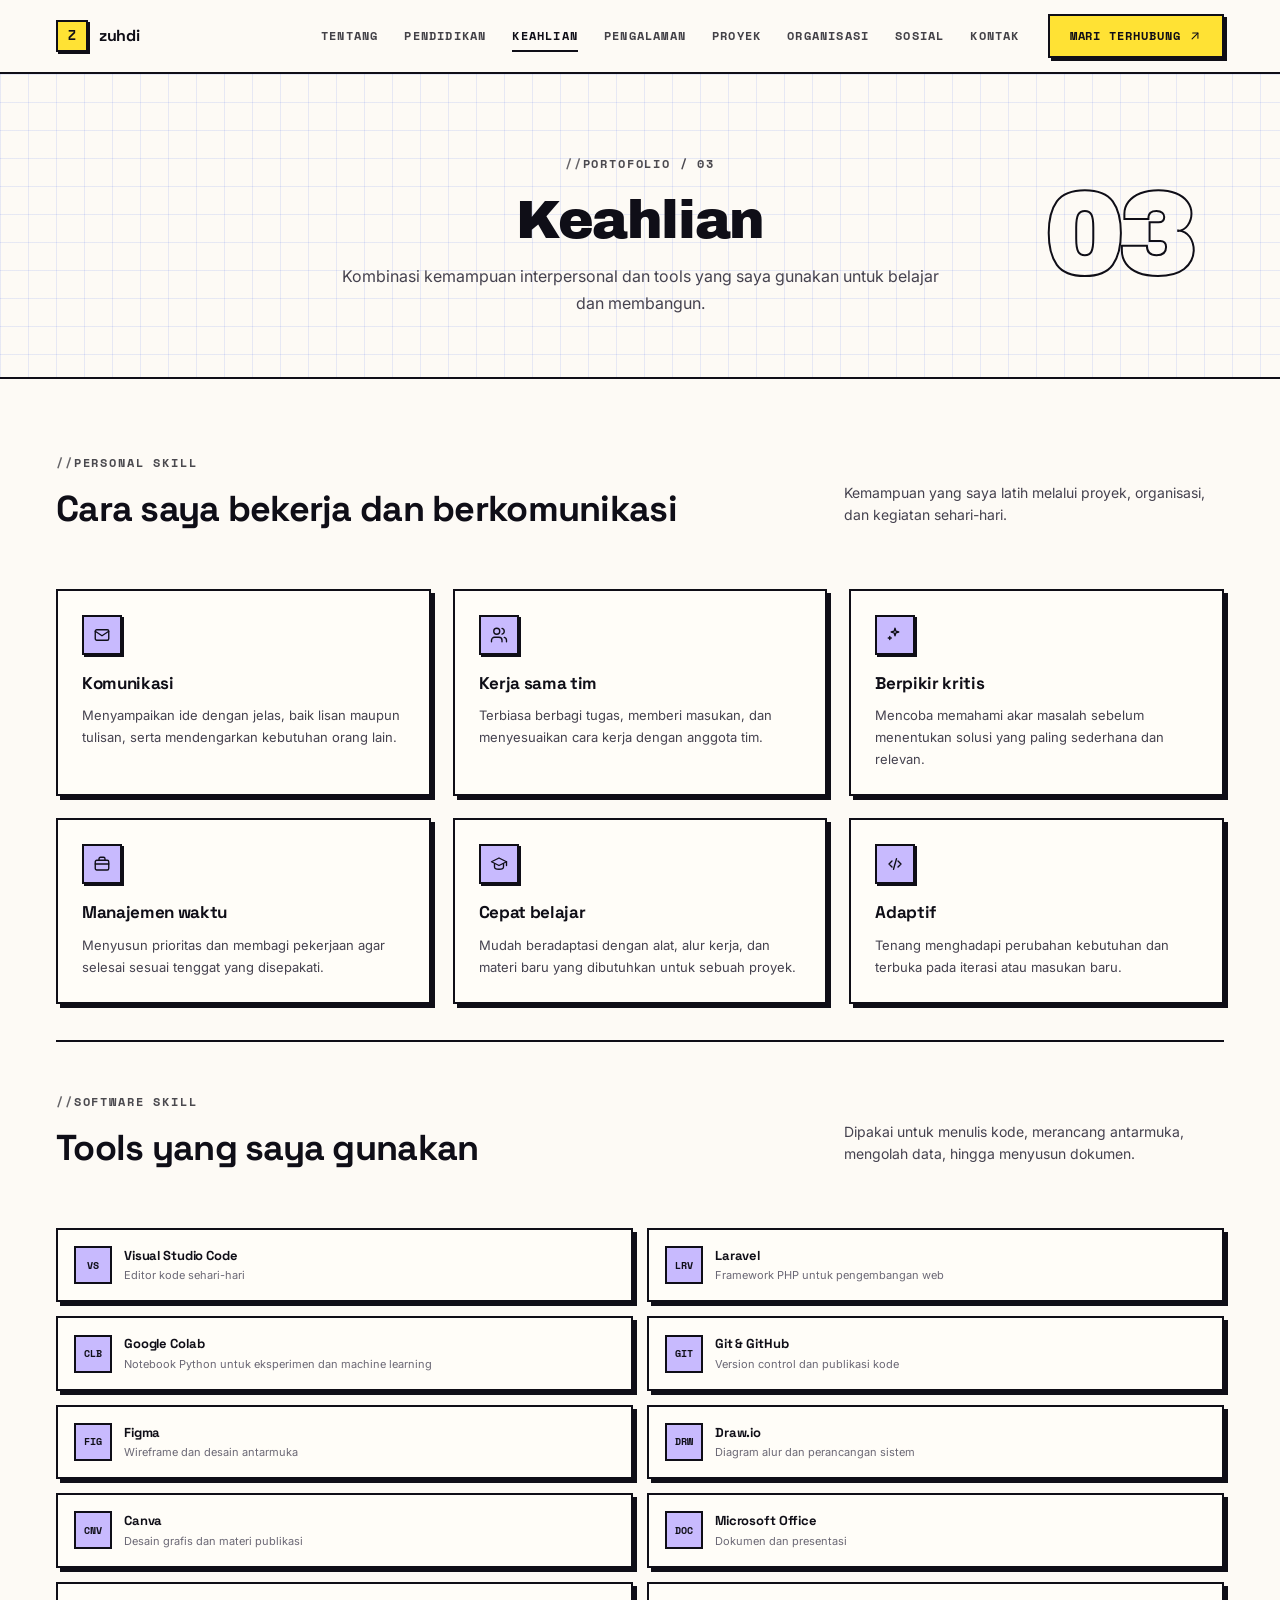
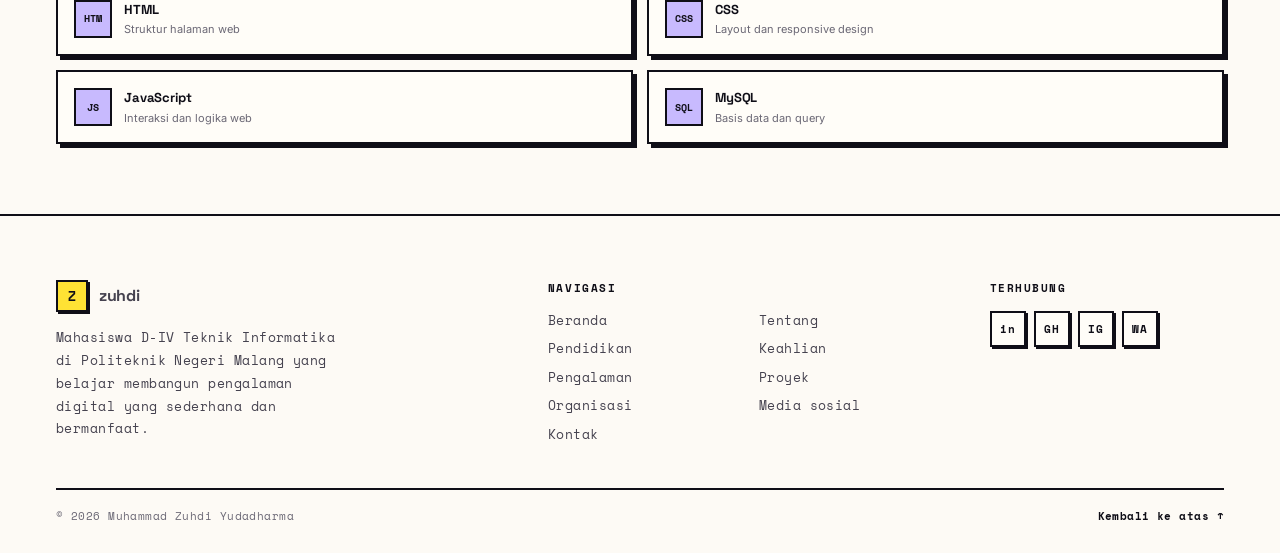
==== commit 0aae0222: "feat: terapkan skin creative retro ke seluruh halaman portofolio - tambah css/retro.css yang di-scop" ====
--- a/keahlian.html
+++ b/keahlian.html
@@ -1,22 +1,33 @@
 <!DOCTYPE html>
-<html lang="id">
+<html lang="id" data-skin="retro">
 <head>
   <meta charset="UTF-8" />
   <meta name="viewport" content="width=device-width, initial-scale=1.0" />
   <meta name="description" content="Personal skill dan software skill Muhammad Zuhdi Yudadharma." />
-  <meta name="theme-color" content="#ffffff" />
-  <script>document.documentElement.setAttribute("data-theme", (function () { try { return localStorage.getItem("theme") || (matchMedia("(prefers-color-scheme: dark)").matches ? "dark" : "light"); } catch (e) { return "light"; } })());</script>
+  <meta name="theme-color" content="#fdfaf5" />
+  <script>/* Skin retro hanya punya tema terang: lewati penerapan tema gelap
+     agar tidak ada kedipan sebelum CSS retro dimuat. */
+  (function () {
+    var el = document.documentElement;
+    if (el.getAttribute("data-skin") === "retro") { el.removeAttribute("data-theme"); return; }
+    try {
+      el.setAttribute("data-theme", localStorage.getItem("theme") || (matchMedia("(prefers-color-scheme: dark)").matches ? "dark" : "light"));
+    } catch (e) {
+      el.setAttribute("data-theme", "light");
+    }
+  })();</script>
   <link rel="icon" type="image/png" sizes="64x64" href="assets/favicon.png" />
   <link rel="icon" type="image/svg+xml" href="assets/favicon.svg" />
   <link rel="apple-touch-icon" href="assets/apple-touch-icon.png" />
   <title>Keahlian - Muhammad Zuhdi Yudadharma</title>
   <link rel="preconnect" href="https://fonts.googleapis.com" />
   <link rel="preconnect" href="https://fonts.gstatic.com" crossorigin />
-  <link rel="stylesheet" href="https://fonts.googleapis.com/css2?family=Inter:wght@400;500;600;700&display=swap" />
+  <link rel="stylesheet" href="https://fonts.googleapis.com/css2?family=Archivo+Black&family=Inter:wght@400;500;600;700&family=Space+Grotesk:wght@500;700&family=Space+Mono:wght@400;700&display=swap" />
   <link rel="stylesheet" href="css/base.css" />
   <link rel="stylesheet" href="css/layout.css" />
   <link rel="stylesheet" href="css/components.css" />
   <link rel="stylesheet" href="css/keahlian.css" />
+  <link rel="stylesheet" href="css/retro.css" />
 </head>
 <body id="top">
 
--- a/css/retro.css
+++ b/css/retro.css
@@ -0,0 +1,2309 @@
+/* =========================================================
+   RETRO SKIN - "creative retro / editorial zine"
+   Semua aturan di-scope ke [data-skin="retro"] supaya tidak
+   menyentuh halaman yang belum dimigrasi. Cukup hapus atribut
+   data-skin dari <html> untuk kembali ke tampilan lama.
+
+   Bahasa bentuk:
+   - kertas cream + garis tinta 2px + hard shadow (tanpa blur)
+   - radius 0 (kotak tegas), bukan pill
+   - Archivo Black hanya untuk h1 & angka, Space Grotesk untuk h2/h3,
+     Space Mono untuk label teknis
+   - kuning hanya sebagai FILL, tidak pernah sebagai teks
+     (kontras #ffe234 di atas cream hanya ~1.2:1)
+   ========================================================= */
+[data-skin="retro"] {
+  /* Tipografi */
+  --font-display: "Space Grotesk", "Inter", -apple-system, system-ui, "Segoe UI", Roboto, sans-serif;
+  --font-body: "Inter", -apple-system, system-ui, "Segoe UI", Roboto, sans-serif;
+  --font-mono: "Space Mono", ui-monospace, "SFMono-Regular", Menlo, monospace;
+  --font-black: "Archivo Black", "Arial Black", "Space Grotesk", sans-serif;
+
+  /* Permukaan kertas */
+  --paper: #fdfaf5;
+  --paper-2: #f5eee1;
+  --canvas: #fdfaf5;
+  --surface: #fffdf8;
+  --stone: #f5eee1;
+  --pale-green: #f5eee1;
+  --pale-blue: #f5eee1;
+
+  /* Tinta */
+  --ink: #0f0e17;
+  --body: #45424f;
+  --muted: #6b6875;
+  --slate: #6b6875;
+  --line: #0f0e17;
+  --hairline: #0f0e17;
+  --card-line: #0f0e17;
+
+  /* Aksen */
+  --primary: #2547e8;
+  --blue: #2547e8;
+  --black: #1a33b8;
+  --green: #1a33b8;
+  --yellow: #ffe234;
+  --lavender: #c8bafe;
+  --coral: #e84429;
+  --coral-text: #c0361e; /* versi coral yang lolos 4.5:1 untuk teks */
+  --accent: #2547e8;
+  --accent-2: #ffe234;
+  --accent-3: #c8bafe;
+  --accent-4: #e84429;
+
+  /* Teks di atas permukaan gelap / berwarna */
+  --on-dark: #fdfaf5;
+  --on-primary: #0f0e17;
+  --display-accent: #2547e8;
+  --band: #0f0e17;
+  --header-bg: #fdfaf5;
+
+  --focus: #2547e8;
+  --success: #15803d;
+  --coral-soft: #ffe9a8;
+  --dot: rgba(15, 14, 23, .28);
+
+  /* Radius: bahasa bentuk tegas, tanpa pill */
+  --r-xs: 0px;
+  --r-sm: 0px;
+  --r-md: 0px;
+  --r-lg: 0px;
+  --r-pill: 0px;
+
+  /* Hard shadow */
+  --hard: 4px 4px 0 var(--ink);
+  --hard-sm: 2px 2px 0 var(--ink);
+  --shadow-float: var(--ink);
+  --shadow-lift: var(--ink);
+
+  background-color: var(--paper);
+  color: var(--ink);
+}
+
+/* Mode gelap tidak disediakan untuk skin ini -> sembunyikan toggle
+   agar tidak terlihat seperti tombol rusak. */
+[data-skin="retro"] .theme-toggle { display: none; }
+
+/* ---------------------------------------------------------
+   Tipografi dasar
+   --------------------------------------------------------- */
+[data-skin="retro"] body {
+  background-color: var(--paper);
+  color: var(--ink);
+}
+
+[data-skin="retro"] h1 {
+  font-family: var(--font-black);
+  font-weight: 400;
+  letter-spacing: -.025em;
+  line-height: .94;
+}
+
+[data-skin="retro"] h2,
+[data-skin="retro"] h3,
+[data-skin="retro"] h4 {
+  font-family: var(--font-display);
+  font-weight: 700;
+  letter-spacing: -.02em;
+}
+
+/* base.css memaksa label teknis memakai --font-body;
+   di skin ini kembalikan ke mono. */
+[data-skin="retro"] .mono,
+[data-skin="retro"] .eyebrow,
+[data-skin="retro"] .project-kicker,
+[data-skin="retro"] .explore-number,
+[data-skin="retro"] .value-number,
+[data-skin="retro"] .footer-title {
+  font-family: var(--font-mono);
+  font-weight: 700;
+  letter-spacing: .14em;
+  text-transform: uppercase;
+}
+
+[data-skin="retro"] ::selection {
+  background: var(--yellow);
+  color: var(--ink);
+}
+
+/* ---------------------------------------------------------
+   Header & navigasi
+   --------------------------------------------------------- */
+[data-skin="retro"] .site-header {
+  background: var(--paper);
+  border-bottom: 2px solid var(--ink);
+  backdrop-filter: none;
+}
+
+[data-skin="retro"] .site-header.scrolled { border-color: var(--ink); }
+
+[data-skin="retro"] .brand {
+  font-family: var(--font-display);
+  font-size: 16px;
+  font-weight: 700;
+  letter-spacing: -.02em;
+}
+
+[data-skin="retro"] .brand-mark {
+  border: 2px solid var(--ink);
+  border-radius: 0;
+  background: var(--yellow);
+  color: var(--ink);
+  box-shadow: var(--hard-sm);
+  font-family: var(--font-mono);
+  font-size: 13px;
+  font-weight: 700;
+}
+
+[data-skin="retro"] .brand:hover .brand-mark {
+  transform: translate(2px, 2px);
+  box-shadow: none;
+}
+
+/* Netralkan bayangan blur dari blok mode gelap base.css
+   (skin ini selalu terang, tapi <html> bisa masih menyimpan tema gelap) */
+[data-skin="retro"][data-theme="dark"] .nav-links { box-shadow: none; }
+
+[data-skin="retro"] .nav-link {
+  position: relative;
+  color: var(--ink);
+  font-family: var(--font-mono);
+  font-size: 12px;
+  font-weight: 700;
+  letter-spacing: .1em;
+  text-transform: uppercase;
+  opacity: .78;
+}
+
+[data-skin="retro"] .nav-link::after {
+  content: "";
+  position: absolute;
+  right: 2px;
+  bottom: 3px;
+  left: 2px;
+  height: 2px;
+  background: var(--ink);
+  transform: scaleX(0);
+  transform-origin: left;
+  transition: transform .18s ease;
+}
+
+[data-skin="retro"] .nav-link:hover,
+[data-skin="retro"] .nav-link.active {
+  color: var(--ink);
+  opacity: 1;
+}
+
+[data-skin="retro"] .nav-link:hover::after,
+[data-skin="retro"] .nav-link.active::after { transform: scaleX(1); }
+
+[data-skin="retro"] .nav-cta {
+  margin-left: 4px;
+  padding: 11px 20px;
+  border: 2px solid var(--ink);
+  border-radius: 0;
+  background: var(--yellow);
+  color: var(--ink);
+  box-shadow: 3px 3px 0 var(--ink);
+  font-family: var(--font-mono);
+  font-size: 12px;
+  font-weight: 700;
+  letter-spacing: .08em;
+  text-transform: uppercase;
+  transition: transform .1s, box-shadow .1s;
+}
+
+[data-skin="retro"] .nav-cta:hover {
+  background: var(--yellow);
+  transform: translate(2px, 2px);
+  box-shadow: 1px 1px 0 var(--ink);
+}
+
+[data-skin="retro"] .nav-cta:active {
+  transform: translate(3px, 3px);
+  box-shadow: none;
+}
+
+[data-skin="retro"] .menu-toggle {
+  border: 2px solid var(--ink);
+  border-radius: 0;
+  background: var(--surface);
+  box-shadow: var(--hard-sm);
+}
+
+[data-skin="retro"] .menu-toggle span {
+  height: 2px;
+  border-radius: 0;
+  background: var(--ink);
+}
+
+[data-skin="retro"] .menu-toggle:active {
+  transform: translate(2px, 2px);
+  box-shadow: none;
+}
+
+/* ---------------------------------------------------------
+   Tombol, tautan, label, chip
+   --------------------------------------------------------- */
+[data-skin="retro"] .btn {
+  padding: 13px 22px;
+  border: 2px solid var(--ink);
+  border-radius: 0;
+  box-shadow: var(--hard);
+  font-family: var(--font-mono);
+  font-size: 12.5px;
+  font-weight: 700;
+  letter-spacing: .07em;
+  text-transform: uppercase;
+  transition: transform .1s ease, box-shadow .1s ease, background .15s, color .15s;
+}
+
+[data-skin="retro"] .btn:hover {
+  transform: translate(2px, 2px);
+  box-shadow: 2px 2px 0 var(--ink);
+}
+
+[data-skin="retro"] .btn:active {
+  transform: translate(4px, 4px);
+  box-shadow: none;
+}
+
+[data-skin="retro"] .btn .icon { transition: none; }
+[data-skin="retro"] .btn:hover .icon { transform: none; }
+
+[data-skin="retro"] .btn-primary,
+[data-skin="retro"] .btn-primary:hover {
+  background: var(--yellow);
+  color: var(--ink);
+}
+
+[data-skin="retro"] .btn-secondary,
+[data-skin="retro"] .btn-secondary:hover {
+  background: var(--surface);
+  border-color: var(--ink);
+  color: var(--ink);
+}
+
+/* Varian di atas band tinta */
+[data-skin="retro"] .cta-panel .btn-primary,
+[data-skin="retro"] .on-dark .btn-primary {
+  background: var(--yellow);
+  color: var(--ink);
+}
+
+[data-skin="retro"] .cta-panel .btn-secondary,
+[data-skin="retro"] .on-dark .btn-secondary {
+  background: transparent;
+  border-color: var(--paper);
+  color: var(--paper);
+  box-shadow: 4px 4px 0 rgba(253, 250, 245, .35);
+}
+
+[data-skin="retro"] .eyebrow {
+  gap: 0;
+  padding: 0;
+  border: 0;
+  border-radius: 0;
+  background: none;
+  color: var(--ink);
+  font-family: var(--font-mono);
+  font-size: 11.5px;
+  font-weight: 700;
+  letter-spacing: .16em;
+  text-transform: uppercase;
+  opacity: .75;
+}
+
+[data-skin="retro"] .eyebrow::before {
+  content: "// ";
+  opacity: .85;
+}
+
+[data-skin="retro"] .text-link {
+  color: var(--blue);
+  font-family: var(--font-mono);
+  font-size: 12.5px;
+  font-weight: 700;
+  letter-spacing: .05em;
+  text-transform: uppercase;
+  text-decoration: underline;
+  text-decoration-thickness: 2px;
+  text-underline-offset: 4px;
+}
+
+[data-skin="retro"] .text-link:hover { text-decoration: underline; }
+[data-skin="retro"] .text-link:hover .icon { transform: translateX(3px); }
+
+[data-skin="retro"] .tags { gap: 8px; }
+
+[data-skin="retro"] .tag {
+  padding: 5px 10px;
+  border: 2px solid var(--ink);
+  border-radius: 0;
+  background: var(--surface);
+  color: var(--ink);
+  font-family: var(--font-mono);
+  font-size: 10.5px;
+  font-weight: 700;
+  letter-spacing: .06em;
+  text-transform: uppercase;
+}
+
+[data-skin="retro"] .tag:hover {
+  border-color: var(--ink);
+  background: var(--yellow);
+  color: var(--ink);
+}
+
+[data-skin="retro"] .year-pill {
+  border: 2px solid var(--ink);
+  border-radius: 0;
+  background: var(--yellow);
+  color: var(--ink);
+  font-family: var(--font-mono);
+  font-size: 10.5px;
+  font-weight: 700;
+  letter-spacing: .06em;
+}
+
+[data-skin="retro"] .icon-box {
+  border: 2px solid var(--ink);
+  border-radius: 0;
+  background: var(--lavender);
+  color: var(--ink);
+  box-shadow: var(--hard-sm);
+}
+
+[data-skin="retro"] .skip-link {
+  border: 2px solid var(--ink);
+  border-radius: 0;
+  background: var(--yellow);
+  color: var(--ink);
+  font-family: var(--font-mono);
+  font-size: 12px;
+  font-weight: 700;
+  letter-spacing: .06em;
+  text-transform: uppercase;
+}
+
+[data-skin="retro"] .status-dot {
+  width: 8px;
+  height: 8px;
+  border-radius: 0;
+  background: var(--success);
+  box-shadow: none;
+}
+
+[data-skin="retro"] :focus-visible {
+  outline: 2px solid var(--blue);
+  outline-offset: 3px;
+  border-radius: 0;
+}
+
+[data-skin="retro"] .cta-panel :focus-visible,
+[data-skin="retro"] .on-dark :focus-visible {
+  outline-color: var(--yellow);
+}
+
+/* ---------------------------------------------------------
+   Hero beranda
+   --------------------------------------------------------- */
+[data-skin="retro"] .hero {
+  background-color: var(--paper);
+  background-image:
+    linear-gradient(rgba(37, 71, 232, .10) 1px, transparent 1px),
+    linear-gradient(90deg, rgba(37, 71, 232, .10) 1px, transparent 1px);
+  background-size: 28px 28px;
+  border-bottom: 2px solid var(--ink);
+}
+
+/* Squiggle dekoratif di sudut kanan atas (murni hiasan) */
+[data-skin="retro"] .hero::after {
+  content: "";
+  position: absolute;
+  top: 26px;
+  right: 0;
+  width: 280px;
+  height: 58px;
+  background: url("data:image/svg+xml,%3Csvg%20xmlns='http://www.w3.org/2000/svg'%20viewBox='0%200%20500%2080'%20fill='none'%3E%3Cpath%20d='M-10%2040%20C%2030%205,%2070%2075,%20120%2040%20C%20165%205,%20205%2075,%20250%2040%20C%20295%205,%20335%2075,%20380%2040%20C%20420%205,%20460%2075,%20510%2040'%20stroke='%232547e8'%20stroke-width='4'%20stroke-linecap='round'%20stroke-linejoin='round'/%3E%3C/svg%3E") no-repeat center / contain;
+  opacity: .25;
+  pointer-events: none;
+}
+
+[data-skin="retro"] .hero-grid {
+  grid-template-columns: minmax(0, 1.14fr) minmax(0, .86fr);
+  gap: 58px;
+  padding: 68px 0 76px;
+}
+
+[data-skin="retro"] .hero-grid > * { min-width: 0; }
+
+[data-skin="retro"] .hero-copy { max-width: 100%; }
+
+[data-skin="retro"] .hero-eyebrow {
+  gap: 8px;
+  padding: 7px 11px;
+  border: 2px solid var(--ink);
+  border-radius: 0;
+  background: var(--surface);
+  box-shadow: var(--hard-sm);
+  color: var(--ink);
+  font-family: var(--font-mono);
+  font-size: 11px;
+  font-weight: 700;
+  letter-spacing: .1em;
+  text-transform: uppercase;
+}
+
+[data-skin="retro"] .hero h1 {
+  max-width: none;
+  margin-top: 22px;
+  font-size: clamp(2.05rem, 3.9vw, 3.2rem);
+  font-weight: 400;
+  line-height: .96;
+  letter-spacing: -.03em;
+}
+
+/* Aksen biru diberi garis bawah tebal, bukan warna saja */
+[data-skin="retro"] .hero h1 span {
+  color: var(--blue);
+  box-shadow: inset 0 -.09em 0 rgba(255, 226, 52, .85);
+}
+
+[data-skin="retro"] .hero-role {
+  display: flex;
+  flex-wrap: wrap;
+  gap: 9px;
+  margin-top: 18px;
+  color: var(--ink);
+  font-family: var(--font-mono);
+  font-size: 11.5px;
+  font-weight: 700;
+  letter-spacing: .07em;
+  text-transform: uppercase;
+  overflow-wrap: anywhere;
+}
+
+[data-skin="retro"] .role-dot {
+  width: 5px;
+  height: 5px;
+  border-radius: 0;
+  background: var(--ink);
+}
+
+[data-skin="retro"] .hero-lede {
+  max-width: 540px;
+  margin-top: 16px;
+  color: var(--body);
+  font-size: 15.5px;
+  line-height: 1.7;
+}
+
+[data-skin="retro"] .hero-actions {
+  gap: 12px;
+  margin-top: 28px;
+}
+
+[data-skin="retro"] .hero-meta {
+  gap: 20px;
+  max-width: 540px;
+  margin-top: 30px;
+  padding-top: 18px;
+  border-top: 2px dashed var(--ink);
+  color: var(--body);
+  font-family: var(--font-mono);
+  font-size: 11px;
+  font-weight: 700;
+  letter-spacing: .05em;
+  text-transform: uppercase;
+}
+
+[data-skin="retro"] .hero-meta .icon { color: var(--ink); }
+
+/* Halftone titik di belakang potret */
+[data-skin="retro"] .hero-visual::before {
+  background-image: radial-gradient(var(--dot) 1.5px, transparent 1.5px);
+  background-size: 14px 14px;
+  opacity: .35;
+}
+
+[data-skin="retro"] .portrait-wrap { width: min(355px, 100%); }
+
+[data-skin="retro"] .portrait {
+  padding-top: 27px;
+  border: 2px solid var(--ink);
+  border-radius: 0;
+  background: var(--surface);
+  box-shadow: 7px 7px 0 var(--ink);
+  transform: rotate(-2deg);
+  transition: transform .3s cubic-bezier(.2, .7, .2, 1);
+}
+
+[data-skin="retro"] .portrait-img {
+  border-radius: 0;
+  object-position: center 8%;
+}
+
+/* Bar jendela: 3 titik + nama file, seperti frame screenshot jadul */
+[data-skin="retro"] .portrait::before {
+  content: "zuhdi.jpg";
+  position: absolute;
+  top: 0;
+  right: 0;
+  left: 0;
+  z-index: 3;
+  height: 27px;
+  padding: 5px 10px 5px 48px;
+  border-bottom: 2px solid var(--ink);
+  background: var(--lavender);
+  color: var(--ink);
+  font-family: var(--font-mono);
+  font-size: 10px;
+  font-weight: 700;
+  letter-spacing: .12em;
+  text-transform: uppercase;
+}
+
+[data-skin="retro"] .portrait::after {
+  content: "";
+  position: absolute;
+  top: 11px;
+  left: 12px;
+  z-index: 4;
+  width: 7px;
+  height: 7px;
+  border-radius: 50%;
+  background: var(--ink);
+  box-shadow: 13px 0 0 var(--ink), 26px 0 0 var(--ink);
+}
+
+[data-skin="retro"] .portrait:hover .portrait-img { transform: none; }
+[data-skin="retro"] .portrait:hover { transform: rotate(-1deg); }
+
+[data-skin="retro"] .float-card {
+  gap: 10px;
+  padding: 10px 13px;
+  border: 2px solid var(--ink);
+  border-radius: 0;
+  background: var(--surface);
+  box-shadow: var(--hard-sm);
+  transition: transform .1s ease, box-shadow .1s ease;
+}
+
+[data-skin="retro"] .float-card--top {
+  top: 30px;
+  left: -26px;
+  background: var(--yellow);
+  transform: rotate(-2deg);
+}
+
+[data-skin="retro"] .float-card--bottom {
+  right: -24px;
+  bottom: 34px;
+  transform: rotate(1.5deg);
+}
+
+[data-skin="retro"] .float-card:hover {
+  transform: translate(2px, 2px);
+  box-shadow: none;
+}
+
+[data-skin="retro"] .float-card--top:hover { transform: translate(2px, 2px) rotate(-2deg); }
+[data-skin="retro"] .float-card--bottom:hover { transform: translate(2px, 2px) rotate(1.5deg); }
+
+[data-skin="retro"] .float-icon {
+  width: 30px;
+  height: 30px;
+  border: 2px solid var(--ink);
+  border-radius: 0;
+  background: var(--surface);
+  color: var(--ink);
+}
+
+[data-skin="retro"] .float-copy strong {
+  font-family: var(--font-mono);
+  font-size: 10.5px;
+  font-weight: 700;
+  letter-spacing: .08em;
+  text-transform: uppercase;
+}
+
+[data-skin="retro"] .float-copy small {
+  margin-top: 3px;
+  color: var(--body);
+  font-family: var(--font-mono);
+  font-size: 10px;
+  letter-spacing: .02em;
+}
+
+/* ---------------------------------------------------------
+   Seksi perkenalan
+   --------------------------------------------------------- */
+[data-skin="retro"] .home-intro {
+  padding: 84px 0;
+  background: var(--paper);
+}
+
+[data-skin="retro"] .home-intro h2 {
+  max-width: 430px;
+  font-size: clamp(1.75rem, 3vw, 2.35rem);
+  line-height: 1.14;
+  letter-spacing: -.025em;
+}
+
+[data-skin="retro"] .home-intro-copy p {
+  color: var(--body);
+  font-size: 15px;
+  line-height: 1.8;
+}
+
+[data-skin="retro"] .home-intro-copy p strong {
+  color: var(--ink);
+  font-weight: 700;
+  background: linear-gradient(transparent 62%, rgba(255, 226, 52, .9) 62%);
+}
+
+[data-skin="retro"] .home-facts { gap: 8px; }
+
+/* ---------------------------------------------------------
+   Grid pintasan - kartu kotak dengan hard shadow
+   --------------------------------------------------------- */
+[data-skin="retro"] .home-explore {
+  padding: 78px 0 88px;
+  border-block: 2px solid var(--ink);
+  background: var(--paper-2);
+}
+
+[data-skin="retro"] .explore-grid {
+  gap: 28px;
+}
+
+[data-skin="retro"] .explore-card {
+  padding: 20px 22px 22px;
+  border: 2px solid var(--ink);
+  background: var(--surface);
+  box-shadow: var(--hard);
+  transition: transform .1s ease, box-shadow .1s ease;
+}
+
+[data-skin="retro"] .explore-card:hover {
+  border-color: var(--ink);
+  transform: translate(2px, 2px);
+  box-shadow: 2px 2px 0 var(--ink);
+}
+
+/* Nomor seksi jadi tab kuning */
+[data-skin="retro"] .explore-number {
+  display: inline-block;
+  align-self: flex-start;
+  padding: 4px 8px;
+  border: 2px solid var(--ink);
+  background: var(--yellow);
+  color: var(--ink);
+  font-size: 10px;
+  letter-spacing: .08em;
+}
+
+[data-skin="retro"] .explore-card h3 {
+  margin-top: 16px;
+  font-size: 19px;
+  font-weight: 700;
+}
+
+[data-skin="retro"] .explore-card p {
+  margin-top: 7px;
+  color: var(--body);
+  font-size: 13.5px;
+  line-height: 1.65;
+}
+
+[data-skin="retro"] .explore-arrow {
+  gap: 6px;
+  margin-top: 18px;
+  color: var(--blue);
+  font-family: var(--font-mono);
+  font-size: 11px;
+  font-weight: 700;
+  letter-spacing: .06em;
+  text-transform: uppercase;
+  transition: color .18s ease;
+}
+
+[data-skin="retro"] .explore-arrow .icon { transition: transform .18s ease; }
+[data-skin="retro"] .explore-card:hover .explore-arrow { color: var(--coral-text); }
+[data-skin="retro"] .explore-card:hover .explore-arrow .icon { transform: translate(2px, -2px); }
+
+/* ---------------------------------------------------------
+   Marquee - band tinta dengan teks kuning
+   --------------------------------------------------------- */
+[data-skin="retro"] .marquee {
+  overflow: hidden;
+  border-block: 2px solid var(--ink);
+  background: var(--ink);
+  color: var(--yellow);
+  padding: 11px 0;
+}
+
+[data-skin="retro"] .marquee-track {
+  display: flex;
+  width: max-content;
+  animation: retro-marquee 32s linear infinite;
+}
+
+[data-skin="retro"] .marquee-chunk { display: flex; }
+
+[data-skin="retro"] .marquee-chunk span {
+  padding-right: 2.75rem;
+  font-family: var(--font-mono);
+  font-size: 13px;
+  font-weight: 700;
+  letter-spacing: .22em;
+  text-transform: uppercase;
+  white-space: nowrap;
+}
+
+@keyframes retro-marquee {
+  from { transform: translateX(0); }
+  to { transform: translateX(-50%); }
+}
+
+/* ---------------------------------------------------------
+   CTA
+   --------------------------------------------------------- */
+[data-skin="retro"] .home-cta {
+  padding: 0 0 96px;
+  background: var(--paper);
+}
+
+[data-skin="retro"] .home-cta .marquee { margin-bottom: 68px; }
+
+[data-skin="retro"] .cta-panel {
+  padding: 48px 44px;
+  border: 2px solid var(--ink);
+  border-radius: 0;
+  background: var(--ink);
+  color: var(--paper);
+  box-shadow: 10px 10px 0 var(--yellow);
+}
+
+[data-skin="retro"] .cta-panel .eyebrow {
+  background: none;
+  color: var(--yellow);
+  opacity: 1;
+}
+
+[data-skin="retro"] .cta-panel h2 {
+  margin-top: 12px;
+  color: var(--paper);
+  font-size: clamp(1.6rem, 2.8vw, 2.15rem);
+  line-height: 1.14;
+}
+
+[data-skin="retro"] .cta-panel p {
+  margin-top: 12px;
+  color: rgba(253, 250, 245, .74);
+  font-size: 14.5px;
+  line-height: 1.7;
+}
+
+[data-skin="retro"] .cta-actions { gap: 12px; }
+
+/* ---------------------------------------------------------
+   Footer
+   --------------------------------------------------------- */
+[data-skin="retro"] .site-footer {
+  border-top: 2px solid var(--ink);
+  background: var(--paper);
+  color: var(--body);
+}
+
+[data-skin="retro"] .footer-brand p {
+  color: var(--body);
+  font-size: 13px;
+  line-height: 1.75;
+}
+
+[data-skin="retro"] .footer-title {
+  margin-bottom: 14px;
+  color: var(--ink);
+  font-size: 11px;
+}
+
+[data-skin="retro"] .footer-links a {
+  color: var(--body);
+  font-size: 13px;
+}
+
+[data-skin="retro"] .footer-links a:hover {
+  color: var(--blue);
+  text-decoration: underline;
+  text-decoration-thickness: 2px;
+  text-underline-offset: 3px;
+}
+
+[data-skin="retro"] .footer-social a {
+  width: 36px;
+  height: 36px;
+  border: 2px solid var(--ink);
+  border-radius: 0;
+  background: var(--surface);
+  color: var(--ink);
+  box-shadow: var(--hard-sm);
+}
+
+[data-skin="retro"] .footer-social a:hover {
+  border-color: var(--ink);
+  background: var(--yellow);
+  color: var(--ink);
+  transform: translate(2px, 2px);
+  box-shadow: none;
+}
+
+[data-skin="retro"] .social-monogram {
+  font-family: var(--font-mono);
+  font-size: 10.5px;
+  font-weight: 700;
+  letter-spacing: .04em;
+}
+
+[data-skin="retro"] .footer-bottom {
+  border-top: 2px solid var(--ink);
+  color: var(--muted);
+  font-family: var(--font-mono);
+  font-size: 11px;
+  letter-spacing: .04em;
+}
+
+[data-skin="retro"] .footer-bottom a { color: var(--ink); font-weight: 700; }
+[data-skin="retro"] .footer-bottom a:hover { color: var(--blue); }
+
+/* ---------------------------------------------------------
+   Halaman lain (siap dipakai saat rollout)
+   --------------------------------------------------------- */
+[data-skin="retro"] .page-hero {
+  background-color: var(--paper);
+  background-image:
+    linear-gradient(rgba(37, 71, 232, .10) 1px, transparent 1px),
+    linear-gradient(90deg, rgba(37, 71, 232, .10) 1px, transparent 1px);
+  background-size: 28px 28px;
+  border-bottom: 2px solid var(--ink);
+  padding: 76px 0 60px;
+}
+
+[data-skin="retro"] .page-hero h1 {
+  font-size: clamp(2.1rem, 4.4vw, 3.35rem);
+  line-height: .98;
+}
+
+[data-skin="retro"] .page-desc {
+  color: var(--body);
+  font-size: 16px;
+  line-height: 1.7;
+}
+
+[data-skin="retro"] .page-number {
+  color: transparent;
+  -webkit-text-stroke: 2px var(--ink);
+  opacity: .18;
+  font-family: var(--font-black);
+}
+
+[data-skin="retro"] .page-content { padding: 70px 0 88px; }
+
+[data-skin="retro"] .section-heading h2 {
+  font-size: clamp(1.7rem, 2.9vw, 2.25rem);
+  line-height: 1.16;
+}
+
+/* Kartu generik di halaman lain */
+[data-skin="retro"] .project-card,
+[data-skin="retro"] .exp-card,
+[data-skin="retro"] .edu-card,
+[data-skin="retro"] .edu-info-card,
+[data-skin="retro"] .org-card,
+[data-skin="retro"] .social-card,
+[data-skin="retro"] .soft-card,
+[data-skin="retro"] .software-card,
+[data-skin="retro"] .value-card,
+[data-skin="retro"] .summary-card,
+[data-skin="retro"] .profile-card,
+[data-skin="retro"] .contact-form,
+[data-skin="retro"] .project-note,
+[data-skin="retro"] .social-note,
+[data-skin="retro"] .org-note,
+[data-skin="retro"] .skills-note,
+[data-skin="retro"] .about-note {
+  border: 2px solid var(--ink);
+  border-radius: 0;
+  background: var(--surface);
+  box-shadow: var(--hard);
+}
+
+[data-skin="retro"] .project-card:hover,
+[data-skin="retro"] .exp-card:hover,
+[data-skin="retro"] .edu-card:hover,
+[data-skin="retro"] .org-card:hover,
+[data-skin="retro"] .social-card:hover,
+[data-skin="retro"] .software-card:hover,
+[data-skin="retro"] .value-card:hover {
+  border-color: var(--ink);
+  transform: translate(2px, 2px);
+  box-shadow: 2px 2px 0 var(--ink);
+}
+
+/* Frame jendela untuk screenshot - utilitarian, siap pakai */
+[data-skin="retro"] .window-frame {
+  overflow: hidden;
+  border: 2px solid var(--ink);
+  background: var(--surface);
+  box-shadow: var(--hard);
+}
+
+[data-skin="retro"] .window-frame__bar {
+  display: flex;
+  align-items: center;
+  gap: 6px;
+  padding: 6px 10px;
+  border-bottom: 2px solid var(--ink);
+  background: var(--lavender);
+}
+
+[data-skin="retro"] .window-frame__bar i {
+  width: 8px;
+  height: 8px;
+  flex: none;
+  border-radius: 50%;
+  background: var(--ink);
+}
+
+[data-skin="retro"] .window-frame__bar em {
+  margin-left: 6px;
+  overflow: hidden;
+  color: var(--ink);
+  font-family: var(--font-mono);
+  font-size: 10px;
+  font-style: normal;
+  font-weight: 700;
+  letter-spacing: .1em;
+  text-overflow: ellipsis;
+  text-transform: uppercase;
+  white-space: nowrap;
+}
+
+/* =========================================================
+   TENTANG
+   ========================================================= */
+[data-skin="retro"] .about-layout {
+  grid-template-columns: minmax(0, 1fr) 350px;
+  gap: 52px;
+}
+
+[data-skin="retro"] .about-main h2 {
+  max-width: 580px;
+  font-size: clamp(1.75rem, 2.9vw, 2.3rem);
+  line-height: 1.15;
+  letter-spacing: -.025em;
+}
+
+[data-skin="retro"] .about-main > p {
+  color: var(--body);
+  font-size: 15px;
+  line-height: 1.8;
+}
+
+[data-skin="retro"] .about-main > p strong {
+  color: var(--ink);
+  font-weight: 700;
+  background: linear-gradient(transparent 62%, rgba(255, 226, 52, .9) 62%);
+}
+
+[data-skin="retro"] .about-note {
+  gap: 14px;
+  padding: 20px;
+  border: 2px solid var(--ink);
+  border-radius: 0;
+  background: var(--paper-2);
+  box-shadow: var(--hard-sm);
+}
+
+[data-skin="retro"] .about-note-icon {
+  width: 32px;
+  height: 32px;
+  border: 2px solid var(--ink);
+  border-radius: 0;
+  background: var(--yellow);
+  color: var(--ink);
+}
+
+[data-skin="retro"] .about-note strong {
+  font-family: var(--font-mono);
+  font-size: 11px;
+  font-weight: 700;
+  letter-spacing: .1em;
+  text-transform: uppercase;
+}
+
+[data-skin="retro"] .about-note p {
+  color: var(--body);
+  font-size: 13px;
+  line-height: 1.7;
+}
+
+[data-skin="retro"] .interests-label {
+  color: var(--ink);
+  font-family: var(--font-mono);
+  font-size: 11px;
+  font-weight: 700;
+  letter-spacing: .14em;
+  opacity: .7;
+}
+
+[data-skin="retro"] .values-heading {
+  font-family: var(--font-mono);
+  font-size: 11px;
+  font-weight: 700;
+  letter-spacing: .14em;
+  text-transform: uppercase;
+  color: var(--ink);
+  opacity: .75;
+}
+
+[data-skin="retro"] .value-card { padding: 24px; }
+
+[data-skin="retro"] .value-number {
+  display: inline-block;
+  padding: 3px 8px;
+  border: 2px solid var(--ink);
+  background: var(--lavender);
+  color: var(--ink);
+  font-size: 10px;
+  letter-spacing: .08em;
+}
+
+[data-skin="retro"] .value-card h3 {
+  margin-top: 13px;
+  font-size: 17px;
+  font-weight: 700;
+}
+
+[data-skin="retro"] .value-card p {
+  color: var(--body);
+  font-size: 13px;
+  line-height: 1.7;
+}
+
+[data-skin="retro"] .profile-card { padding: 24px; }
+
+[data-skin="retro"] .profile-top {
+  gap: 13px;
+  padding-bottom: 18px;
+  border-bottom: 2px dashed var(--ink);
+}
+
+[data-skin="retro"] .profile-avatar {
+  width: 56px;
+  height: 56px;
+  border: 2px solid var(--ink);
+  border-radius: 0;
+  box-shadow: 3px 3px 0 var(--ink);
+  transform: rotate(-2deg);
+}
+
+[data-skin="retro"] .profile-top strong {
+  font-family: var(--font-display);
+  font-size: 14px;
+  font-weight: 700;
+  letter-spacing: -.01em;
+}
+
+[data-skin="retro"] .profile-top span {
+  color: var(--muted);
+  font-family: var(--font-mono);
+  font-size: 10.5px;
+  letter-spacing: .03em;
+}
+
+[data-skin="retro"] .profile-list > div {
+  padding: 11px 0;
+  border-bottom: 1px solid rgba(15, 14, 23, .18);
+  font-size: 12.5px;
+}
+
+[data-skin="retro"] .profile-list dt {
+  color: var(--muted);
+  font-family: var(--font-mono);
+  font-size: 10.5px;
+  letter-spacing: .05em;
+  text-transform: uppercase;
+}
+
+[data-skin="retro"] .profile-list dd { font-weight: 700; }
+
+[data-skin="retro"] .profile-availability {
+  gap: 8px;
+  margin-top: 16px;
+  padding-top: 14px;
+  border-top: 2px dashed var(--ink);
+  color: var(--success);
+  font-family: var(--font-mono);
+  font-size: 10.5px;
+  font-weight: 700;
+  letter-spacing: .05em;
+  text-transform: uppercase;
+}
+
+/* =========================================================
+   PENDIDIKAN
+   ========================================================= */
+[data-skin="retro"] .edu-timeline { gap: 22px; }
+
+[data-skin="retro"] .edu-year strong {
+  padding: 5px 10px;
+  border: 2px solid var(--ink);
+  border-radius: 0;
+  background: var(--yellow);
+  color: var(--ink);
+  font-family: var(--font-mono);
+  font-size: 10.5px;
+  font-weight: 700;
+  letter-spacing: .07em;
+  text-transform: uppercase;
+}
+
+[data-skin="retro"] .edu-year span {
+  margin-top: 7px;
+  color: var(--muted);
+  font-family: var(--font-mono);
+  font-size: 10.5px;
+  letter-spacing: .03em;
+}
+
+[data-skin="retro"] .edu-card { padding: 26px; }
+
+[data-skin="retro"] .edu-card h2 {
+  font-size: 19px;
+  font-weight: 700;
+  letter-spacing: -.02em;
+}
+
+[data-skin="retro"] .edu-place {
+  margin-top: 3px;
+  color: var(--muted);
+  font-family: var(--font-mono);
+  font-size: 11px;
+  font-weight: 700;
+  letter-spacing: .05em;
+  text-transform: uppercase;
+}
+
+[data-skin="retro"] .edu-card > p {
+  color: var(--body);
+  font-size: 13.5px;
+  line-height: 1.75;
+}
+
+[data-skin="retro"] .edu-points li {
+  padding-left: 15px;
+  color: var(--body);
+  font-size: 13px;
+  line-height: 1.7;
+}
+
+[data-skin="retro"] .edu-points li::before {
+  top: 7px;
+  width: 6px;
+  height: 6px;
+  border-radius: 0;
+  background: var(--ink);
+}
+
+[data-skin="retro"] .edu-meta {
+  gap: 7px;
+  margin-top: 18px;
+  padding-top: 14px;
+  border-top: 2px dashed var(--ink);
+}
+
+[data-skin="retro"] .edu-meta span {
+  padding: 4px 9px;
+  border: 2px solid var(--ink);
+  border-radius: 0;
+  background: var(--surface);
+  color: var(--ink);
+  font-family: var(--font-mono);
+  font-size: 10px;
+  font-weight: 700;
+  letter-spacing: .04em;
+  text-transform: uppercase;
+}
+
+[data-skin="retro"] .edu-extra { gap: 22px; }
+[data-skin="retro"] .edu-info-card { padding: 24px; }
+
+[data-skin="retro"] .edu-info-card h3 {
+  font-size: 16px;
+  font-weight: 700;
+  letter-spacing: -.02em;
+}
+
+[data-skin="retro"] .edu-info-card > p {
+  color: var(--body);
+  font-size: 13px;
+  line-height: 1.75;
+}
+
+/* =========================================================
+   KEAHLIAN
+   ========================================================= */
+[data-skin="retro"] .skill-block + .skill-block {
+  margin-top: 54px;
+  padding-top: 46px;
+  border-top: 2px solid var(--ink);
+}
+
+[data-skin="retro"] .soft-grid { gap: 22px; }
+[data-skin="retro"] .soft-card { padding: 24px; }
+
+[data-skin="retro"] .soft-card h3 {
+  font-size: 17px;
+  font-weight: 700;
+  letter-spacing: -.02em;
+}
+
+[data-skin="retro"] .soft-card p {
+  color: var(--body);
+  font-size: 13px;
+  line-height: 1.7;
+}
+
+[data-skin="retro"] .software-grid { gap: 14px; }
+[data-skin="retro"] .software-card { padding: 16px; }
+
+[data-skin="retro"] .software-card:hover {
+  border-color: var(--ink);
+  transform: translate(2px, 2px);
+  box-shadow: 2px 2px 0 var(--ink);
+}
+
+[data-skin="retro"] .software-top { gap: 12px; }
+
+[data-skin="retro"] .sw-badge {
+  width: 38px;
+  height: 38px;
+  border: 2px solid var(--ink);
+  border-radius: 0;
+  background: var(--lavender);
+  color: var(--ink);
+  font-family: var(--font-mono);
+  font-size: 10px;
+  font-weight: 700;
+  letter-spacing: .02em;
+}
+
+[data-skin="retro"] .software-card:hover .sw-badge { background: var(--yellow); }
+
+[data-skin="retro"] .software-name strong {
+  font-family: var(--font-display);
+  font-size: 13px;
+  font-weight: 700;
+  letter-spacing: -.01em;
+}
+
+[data-skin="retro"] .software-name small {
+  margin-top: 3px;
+  color: var(--muted);
+  font-size: 11px;
+  line-height: 1.45;
+}
+
+[data-skin="retro"] .skills-note {
+  gap: 11px;
+  margin-top: 34px;
+  padding: 18px 20px;
+  border: 2px solid var(--ink);
+  border-radius: 0;
+  background: var(--paper-2);
+  color: var(--body);
+  box-shadow: var(--hard-sm);
+  font-size: 12.5px;
+  line-height: 1.7;
+}
+
+[data-skin="retro"] .skills-note .icon { color: var(--ink); }
+
+/* =========================================================
+   PENGALAMAN
+   ========================================================= */
+[data-skin="retro"] .exp-list { gap: 22px; }
+
+[data-skin="retro"] .exp-meta strong {
+  font-family: var(--font-mono);
+  font-size: 11px;
+  font-weight: 700;
+  letter-spacing: .07em;
+  text-transform: uppercase;
+  color: var(--ink);
+}
+
+[data-skin="retro"] .exp-meta span {
+  padding: 4px 9px;
+  border: 2px solid var(--ink);
+  border-radius: 0;
+  background: var(--lavender);
+  color: var(--ink);
+  font-family: var(--font-mono);
+  font-size: 10px;
+  font-weight: 700;
+  letter-spacing: .06em;
+}
+
+[data-skin="retro"] .exp-card { padding: 26px; }
+
+[data-skin="retro"] .exp-card h2 {
+  font-size: 18px;
+  font-weight: 700;
+  letter-spacing: -.02em;
+  line-height: 1.25;
+}
+
+[data-skin="retro"] .exp-org {
+  margin-top: 3px;
+  color: var(--muted);
+  font-family: var(--font-mono);
+  font-size: 10.5px;
+  font-weight: 700;
+  letter-spacing: .05em;
+  text-transform: uppercase;
+}
+
+[data-skin="retro"] .exp-card > p {
+  color: var(--body);
+  font-size: 13.5px;
+  line-height: 1.75;
+}
+
+[data-skin="retro"] .exp-points li {
+  padding-left: 15px;
+  color: var(--body);
+  font-size: 13px;
+  line-height: 1.7;
+}
+
+[data-skin="retro"] .exp-points li::before {
+  top: 7px;
+  width: 6px;
+  height: 6px;
+  border-radius: 0;
+  background: var(--ink);
+}
+
+[data-skin="retro"] .exp-tools {
+  gap: 7px;
+  margin-top: 16px;
+  padding-top: 14px;
+  border-top: 2px dashed var(--ink);
+}
+
+[data-skin="retro"] .exp-summary { gap: 22px; }
+[data-skin="retro"] .summary-card { padding: 24px; }
+
+[data-skin="retro"] .summary-card h3 {
+  font-family: var(--font-mono);
+  font-size: 11px;
+  font-weight: 700;
+  letter-spacing: .12em;
+  text-transform: uppercase;
+}
+
+[data-skin="retro"] .summary-card p {
+  color: var(--body);
+  font-size: 13px;
+  line-height: 1.7;
+}
+
+/* =========================================================
+   ORGANISASI
+   ========================================================= */
+[data-skin="retro"] .org-grid { gap: 22px; }
+[data-skin="retro"] .org-card { padding: 26px; }
+
+[data-skin="retro"] .org-card h2 {
+  font-size: 18px;
+  font-weight: 700;
+  letter-spacing: -.02em;
+  line-height: 1.25;
+}
+
+[data-skin="retro"] .org-role {
+  margin-top: 3px;
+  color: var(--muted);
+  font-family: var(--font-mono);
+  font-size: 10.5px;
+  font-weight: 700;
+  letter-spacing: .05em;
+  text-transform: uppercase;
+}
+
+[data-skin="retro"] .org-card > p {
+  color: var(--body);
+  font-size: 13.5px;
+  line-height: 1.75;
+}
+
+[data-skin="retro"] .org-points li {
+  padding-left: 15px;
+  color: var(--body);
+  font-size: 13px;
+  line-height: 1.7;
+}
+
+[data-skin="retro"] .org-points li::before {
+  top: 7px;
+  width: 6px;
+  height: 6px;
+  border-radius: 0;
+  background: var(--ink);
+}
+
+[data-skin="retro"] .org-tags {
+  gap: 7px;
+  margin-top: 18px;
+  padding-top: 14px;
+  border-top: 2px dashed var(--ink);
+}
+
+/* Band tinta + bayangan kuning, sejajar dengan panel CTA beranda */
+[data-skin="retro"] .org-note {
+  grid-template-columns: .85fr 1.15fr;
+  gap: 30px;
+  margin-top: 32px;
+  padding: 36px;
+  border: 2px solid var(--ink);
+  border-radius: 0;
+  background: var(--ink);
+  color: var(--paper);
+  box-shadow: 8px 8px 0 var(--yellow);
+}
+
+[data-skin="retro"] .org-note .eyebrow {
+  color: var(--yellow);
+  opacity: 1;
+  font-size: 11px;
+}
+
+[data-skin="retro"] .org-note h2 {
+  margin-top: 10px;
+  color: var(--paper);
+  font-size: clamp(1.4rem, 2.3vw, 1.85rem);
+  font-weight: 700;
+  line-height: 1.18;
+}
+
+[data-skin="retro"] .org-note p {
+  color: rgba(253, 250, 245, .74);
+  font-size: 13.5px;
+  line-height: 1.8;
+}
+
+[data-skin="retro"] .org-note :focus-visible { outline-color: var(--yellow); }
+
+/* =========================================================
+   SOSIAL
+   ========================================================= */
+[data-skin="retro"] .social-grid { gap: 22px; }
+[data-skin="retro"] .social-card { min-height: 178px; padding: 24px; }
+
+[data-skin="retro"] .social-icon {
+  width: 44px;
+  height: 44px;
+  border: 2px solid var(--ink);
+  border-radius: 0;
+  background: var(--lavender);
+  color: var(--ink);
+  box-shadow: var(--hard-sm);
+}
+
+[data-skin="retro"] .social-card:hover .social-icon {
+  background: var(--yellow);
+  color: var(--ink);
+}
+
+[data-skin="retro"] .social-icon .social-monogram { font-size: 11px; }
+
+[data-skin="retro"] .social-arrow {
+  width: 30px;
+  height: 30px;
+  border: 2px solid var(--ink);
+  border-radius: 0;
+  background: var(--surface);
+  color: var(--ink);
+}
+
+[data-skin="retro"] .social-card:hover .social-arrow {
+  border-color: var(--ink);
+  background: var(--yellow);
+  color: var(--ink);
+  transform: translate(2px, -2px);
+}
+
+[data-skin="retro"] .social-card h2 {
+  margin-top: 18px;
+  font-size: 18px;
+  font-weight: 700;
+  letter-spacing: -.02em;
+}
+
+[data-skin="retro"] .social-handle {
+  margin-top: 4px;
+  color: var(--blue);
+  font-family: var(--font-mono);
+  font-size: 11px;
+  font-weight: 700;
+  letter-spacing: .03em;
+}
+
+[data-skin="retro"] .social-card p {
+  color: var(--body);
+  font-size: 13px;
+  line-height: 1.7;
+}
+
+[data-skin="retro"] .social-note {
+  gap: 24px;
+  margin-top: 28px;
+  padding: 22px 24px;
+  border: 2px solid var(--ink);
+  border-radius: 0;
+  background: var(--paper-2);
+  box-shadow: var(--hard-sm);
+}
+
+[data-skin="retro"] .social-note p {
+  color: var(--body);
+  font-size: 13px;
+  line-height: 1.7;
+}
+
+[data-skin="retro"] .social-note strong { color: var(--ink); font-weight: 700; }
+
+/* =========================================================
+   KONTAK
+   ========================================================= */
+[data-skin="retro"] .contact-layout { gap: 52px; }
+
+[data-skin="retro"] .contact-copy h2 {
+  max-width: 440px;
+  font-size: clamp(1.75rem, 2.9vw, 2.3rem);
+  line-height: 1.15;
+  letter-spacing: -.025em;
+}
+
+[data-skin="retro"] .contact-copy > p {
+  color: var(--body);
+  font-size: 15px;
+  line-height: 1.8;
+}
+
+[data-skin="retro"] .contact-methods { margin-top: 26px; }
+
+[data-skin="retro"] .contact-method {
+  gap: 13px;
+  padding: 13px 0;
+  border-bottom: 1px solid rgba(15, 14, 23, .18);
+}
+
+[data-skin="retro"] .contact-method:first-child {
+  border-top: 2px solid var(--ink);
+}
+
+[data-skin="retro"] .contact-method small {
+  color: var(--ink);
+  font-family: var(--font-mono);
+  font-size: 10px;
+  font-weight: 700;
+  letter-spacing: .12em;
+  opacity: .65;
+}
+
+[data-skin="retro"] .contact-method strong {
+  font-family: var(--font-display);
+  font-size: 13px;
+  font-weight: 700;
+  letter-spacing: -.01em;
+}
+
+[data-skin="retro"] .contact-form { padding: 28px; }
+
+[data-skin="retro"] .contact-form h2 {
+  font-family: var(--font-mono);
+  font-size: 12px;
+  font-weight: 700;
+  letter-spacing: .12em;
+  text-transform: uppercase;
+}
+
+[data-skin="retro"] .contact-form > p {
+  margin-top: 7px;
+  margin-bottom: 20px;
+  color: var(--body);
+  font-size: 12.5px;
+  line-height: 1.65;
+}
+
+[data-skin="retro"] .field-label {
+  margin-bottom: 6px;
+  color: var(--ink);
+  font-family: var(--font-mono);
+  font-size: 10.5px;
+  font-weight: 700;
+  letter-spacing: .09em;
+  text-transform: uppercase;
+}
+
+[data-skin="retro"] .field input,
+[data-skin="retro"] .field textarea {
+  border: 2px solid var(--ink);
+  border-radius: 0;
+  background: var(--paper);
+  color: var(--ink);
+  box-shadow: inset 3px 3px 0 rgba(15, 14, 23, .06);
+  font-size: 13.5px;
+}
+
+[data-skin="retro"] .field input:focus,
+[data-skin="retro"] .field textarea:focus {
+  border-color: var(--blue);
+  box-shadow: inset 3px 3px 0 rgba(15, 14, 23, .06), 0 0 0 3px rgba(37, 71, 232, .18);
+}
+
+[data-skin="retro"] .field input::placeholder,
+[data-skin="retro"] .field textarea::placeholder { color: var(--muted); }
+
+[data-skin="retro"] .form-note {
+  color: var(--muted);
+  font-family: var(--font-mono);
+  font-size: 10px;
+  letter-spacing: .02em;
+  line-height: 1.6;
+}
+
+[data-skin="retro"] .contact-alt {
+  margin-top: 40px;
+  padding-top: 22px;
+  border-top: 2px dashed var(--ink);
+}
+
+[data-skin="retro"] .contact-alt p {
+  color: var(--body);
+  font-size: 13px;
+  line-height: 1.7;
+}
+
+[data-skin="retro"] .contact-alt strong { color: var(--ink); font-weight: 700; }
+
+/* =========================================================
+   PROYEK - kartu + jendela screenshot
+   ========================================================= */
+[data-skin="retro"] .project-grid { gap: 22px; }
+
+[data-skin="retro"] .project-thumb {
+  height: 196px;
+  margin: 10px 10px 0;
+  overflow: hidden;
+  border: 2px solid var(--ink);
+  border-radius: 0;
+  background: var(--lavender);
+}
+
+[data-skin="retro"] .project-card:hover .project-thumb { background: var(--lavender); }
+
+[data-skin="retro"] .mock {
+  top: 30px;
+  right: 14px;
+  bottom: 0;
+  left: 14px;
+  border: 2px solid var(--ink);
+  border-bottom: 0;
+  border-radius: 0;
+  background: var(--surface);
+}
+
+[data-skin="retro"] .project-card:hover .mock { transform: translateY(-4px); }
+
+[data-skin="retro"] .mock-bar {
+  gap: 5px;
+  height: 24px;
+  padding: 0 9px;
+  border-bottom: 2px solid var(--ink);
+  background: var(--yellow);
+}
+
+[data-skin="retro"] .mock-bar i {
+  width: 7px;
+  height: 7px;
+  border: 1.5px solid var(--ink);
+  border-radius: 50%;
+  background: var(--surface);
+}
+
+[data-skin="retro"] .mock-name {
+  display: block;
+  margin-left: 4px;
+  overflow: hidden;
+  color: var(--ink);
+  font-family: var(--font-mono);
+  font-size: 9px;
+  font-weight: 700;
+  letter-spacing: .08em;
+  text-overflow: ellipsis;
+  text-transform: uppercase;
+  white-space: nowrap;
+}
+
+[data-skin="retro"] .mock-shot { background: var(--surface); }
+
+[data-skin="retro"] .mock-phone {
+  top: 18px;
+  border: 2px solid var(--ink);
+  border-radius: 8px;
+  background: var(--ink);
+}
+
+[data-skin="retro"] .mock-phone--a { left: calc(50% - 104px); }
+[data-skin="retro"] .mock-phone--b { left: calc(50% + 6px); }
+
+[data-skin="retro"] .thumb-b { background: var(--yellow); }
+[data-skin="retro"] .thumb-c { background: var(--coral); }
+
+[data-skin="retro"] .project-content { padding: 14px 20px 20px; }
+
+[data-skin="retro"] .project-kicker {
+  margin-bottom: 7px;
+  color: var(--ink);
+  font-size: 10px;
+  letter-spacing: .1em;
+  opacity: .7;
+}
+
+[data-skin="retro"] .project-topline {
+  flex-wrap: wrap;
+  align-items: center;
+  gap: 8px;
+}
+
+[data-skin="retro"] .project-topline .project-kicker { margin-bottom: 0; }
+
+[data-skin="retro"] .project-topline .year-pill { padding: 4px 8px; font-size: 9.5px; }
+
+[data-skin="retro"] .project-note .text-link {
+  flex: none;
+  white-space: nowrap;
+}
+
+[data-skin="retro"] .project-card h2 {
+  font-size: 18px;
+  font-weight: 700;
+  letter-spacing: -.02em;
+  line-height: 1.25;
+}
+
+[data-skin="retro"] .project-content > p {
+  color: var(--body);
+  font-size: 13px;
+  line-height: 1.7;
+}
+
+[data-skin="retro"] .project-card .tags { margin-top: 14px; margin-bottom: 16px; }
+
+[data-skin="retro"] .project-links {
+  gap: 16px;
+  padding-top: 13px;
+  border-top: 2px dashed var(--ink);
+}
+
+[data-skin="retro"] .project-link {
+  color: var(--blue);
+  font-family: var(--font-mono);
+  font-size: 10.5px;
+  font-weight: 700;
+  letter-spacing: .05em;
+  text-transform: uppercase;
+  text-decoration: underline;
+  text-decoration-thickness: 2px;
+  text-underline-offset: 3px;
+}
+
+[data-skin="retro"] .project-note {
+  gap: 22px;
+  margin-top: 28px;
+  padding: 20px 24px;
+  border: 2px solid var(--ink);
+  border-radius: 0;
+  background: var(--paper-2);
+  box-shadow: var(--hard-sm);
+}
+
+[data-skin="retro"] .project-note p {
+  color: var(--body);
+  font-size: 13px;
+  line-height: 1.7;
+}
+
+[data-skin="retro"] .project-note strong { color: var(--ink); font-weight: 700; }
+
+@media (max-width: 1024px) {
+  [data-skin="retro"] .project-grid { grid-template-columns: 1fr 1fr; }
+}
+
+@media (max-width: 680px) {
+  [data-skin="retro"] .project-grid { grid-template-columns: 1fr; gap: 18px; }
+  [data-skin="retro"] .project-thumb { height: 180px; }
+  [data-skin="retro"] .project-note { display: block; padding: 18px 20px; }
+  [data-skin="retro"] .project-note .text-link { margin-top: 10px; }
+}
+
+/* ---------------------------------------------------------
+   Responsif halaman dalam
+   Selector [data-skin] menang spesifisitas atas media query
+   di CSS halaman, jadi tata letak kolom harus diulang di sini.
+   --------------------------------------------------------- */
+@media (max-width: 900px) {
+  [data-skin="retro"] .about-layout {
+    grid-template-columns: 1fr;
+    gap: 30px;
+  }
+
+  [data-skin="retro"] .profile-card { max-width: none; }
+
+  [data-skin="retro"] .org-note {
+    grid-template-columns: 1fr;
+    gap: 12px;
+    padding: 28px;
+    box-shadow: 6px 6px 0 var(--yellow);
+  }
+}
+
+@media (max-width: 680px) {
+  [data-skin="retro"] .about-layout { gap: 26px; }
+  [data-skin="retro"] .value-card { padding: 20px; }
+  [data-skin="retro"] .profile-card { padding: 20px; }
+  [data-skin="retro"] .profile-avatar { width: 50px; height: 50px; }
+
+  [data-skin="retro"] .edu-card { padding: 22px 18px; }
+  [data-skin="retro"] .edu-card h2 { font-size: 17px; }
+  [data-skin="retro"] .edu-info-card { padding: 20px 18px; }
+
+  [data-skin="retro"] .soft-card { padding: 20px 18px; }
+  [data-skin="retro"] .software-card { padding: 15px; }
+
+  [data-skin="retro"] .exp-card { padding: 22px 18px; }
+  [data-skin="retro"] .exp-card h2 { font-size: 16.5px; }
+  [data-skin="retro"] .summary-card { padding: 20px 18px; }
+
+  [data-skin="retro"] .org-card { padding: 22px 18px; }
+  [data-skin="retro"] .org-card h2 { font-size: 16.5px; }
+  [data-skin="retro"] .org-note { margin-top: 22px; padding: 24px 20px; box-shadow: 5px 5px 0 var(--yellow); }
+
+  [data-skin="retro"] .social-card { min-height: 0; padding: 20px 18px; }
+  [data-skin="retro"] .social-note { display: block; padding: 18px 20px; }
+  [data-skin="retro"] .social-note .btn { width: 100%; margin-top: 14px; }
+
+  [data-skin="retro"] .contact-form { padding: 22px 18px; }
+  [data-skin="retro"] .contact-alt { display: block; }
+  [data-skin="retro"] .contact-alt .btn { width: 100%; margin-top: 14px; }
+}
+
+/* ---------------------------------------------------------
+   Override harness preview-desain.html
+   (dipakai saat data-skin="retro" dipasang pada wrapper preview)
+   --------------------------------------------------------- */
+[data-skin="retro"] .content-width { width: min(1050px, calc(100% - 64px)); }
+
+[data-skin="retro"] .p-nav {
+  padding: 20px 0;
+  border-bottom: 2px solid var(--ink);
+}
+
+[data-skin="retro"] .logo {
+  font-family: var(--font-display);
+  font-size: 15px;
+  font-weight: 700;
+  letter-spacing: -.02em;
+}
+
+[data-skin="retro"] .logo-mark {
+  border: 2px solid var(--ink);
+  border-radius: 0;
+  background: var(--yellow);
+  color: var(--ink);
+  box-shadow: var(--hard-sm);
+  font-family: var(--font-mono);
+  font-size: 12px;
+  font-weight: 700;
+}
+
+[data-skin="retro"] .nav-links {
+  gap: 22px;
+  color: var(--ink);
+  font-family: var(--font-mono);
+  font-size: 11px;
+  font-weight: 700;
+  letter-spacing: .1em;
+  text-transform: uppercase;
+}
+
+[data-skin="retro"] .nav-links a:hover,
+[data-skin="retro"] .social-link:hover { color: var(--blue); }
+
+[data-skin="retro"] .hero h2 {
+  max-width: 640px;
+  font-family: var(--font-black);
+  font-size: clamp(1.9rem, 3.6vw, 2.85rem);
+  font-weight: 400;
+  line-height: .98;
+  letter-spacing: -.03em;
+}
+
+[data-skin="retro"] .hero h2 em {
+  color: var(--blue);
+  font-style: normal;
+  box-shadow: inset 0 -.09em 0 rgba(255, 226, 52, .85);
+}
+
+/* Hanya paragraf .hero-copy milik harness preview; di beranda
+   .hero-copy adalah <div> pembungkus yang harus mewarisi warna tinta. */
+[data-skin="retro"] p.hero-copy {
+  color: var(--body);
+  font-size: .92rem;
+  line-height: 1.75;
+}
+
+[data-skin="retro"] .actions { gap: 12px; }
+
+[data-skin="retro"] .btn { color: var(--ink); }
+
+/* Di harness preview, .btn polos adalah tombol utama */
+[data-skin="retro"] .btn:not(.secondary):not(.btn-secondary) {
+  border: 2px solid var(--ink);
+  background: var(--yellow);
+  color: var(--ink);
+  box-shadow: var(--hard);
+}
+
+[data-skin="retro"] .btn:not(.secondary):not(.btn-secondary):hover {
+  background: var(--yellow);
+  transform: translate(2px, 2px);
+  box-shadow: 2px 2px 0 var(--ink);
+}
+
+[data-skin="retro"] .btn.secondary {
+  border: 2px solid var(--ink);
+  background: var(--surface);
+  color: var(--ink);
+  box-shadow: var(--hard);
+}
+
+[data-skin="retro"] .btn:hover { filter: none; }
+
+[data-skin="retro"] .avatar-wrap {
+  border: 2px solid var(--ink);
+  border-radius: 0;
+  background: var(--lavender);
+  box-shadow: 7px 7px 0 var(--ink);
+  transform: rotate(-2deg);
+}
+
+[data-skin="retro"] .avatar {
+  border: 2px solid var(--ink);
+  border-radius: 0;
+  background: var(--yellow);
+  color: var(--ink);
+  box-shadow: none;
+  font-family: var(--font-black);
+  font-weight: 400;
+}
+
+[data-skin="retro"] .float-tag {
+  right: -10px;
+  bottom: -12px;
+  border: 2px solid var(--ink);
+  border-radius: 0;
+  background: var(--surface);
+  box-shadow: var(--hard-sm);
+  color: var(--ink);
+  font-family: var(--font-mono);
+  font-size: 10px;
+  font-weight: 700;
+  letter-spacing: .06em;
+  text-transform: uppercase;
+  white-space: nowrap;
+}
+
+[data-skin="retro"] .section { padding: 66px 0; }
+
+[data-skin="retro"] .section.alt {
+  background: var(--paper-2);
+  border-block: 2px solid var(--ink);
+}
+
+[data-skin="retro"] .section-head h3 {
+  font-size: clamp(1.45rem, 2.7vw, 2rem);
+  font-weight: 700;
+  letter-spacing: -.025em;
+}
+
+[data-skin="retro"] .section-head p {
+  color: var(--body);
+  font-size: .9rem;
+  line-height: 1.7;
+}
+
+[data-skin="retro"] .about-text {
+  color: var(--body);
+  font-size: .92rem;
+  line-height: 1.8;
+}
+
+[data-skin="retro"] .info-card,
+[data-skin="retro"] .skill-card,
+[data-skin="retro"] .project-card,
+[data-skin="retro"] .contact-card {
+  padding: 22px;
+  border: 2px solid var(--ink);
+  border-radius: 0;
+  background: var(--surface);
+  box-shadow: var(--hard);
+}
+
+[data-skin="retro"] .info-card strong,
+[data-skin="retro"] .skill-card h4,
+[data-skin="retro"] .project-card h4,
+[data-skin="retro"] .contact-card h4 {
+  font-family: var(--font-mono);
+  font-size: 11px;
+  font-weight: 700;
+  letter-spacing: .12em;
+  text-transform: uppercase;
+}
+
+[data-skin="retro"] .info-list div {
+  border-bottom: 2px dashed var(--ink);
+  font-size: .82rem;
+}
+
+[data-skin="retro"] .info-list dt {
+  color: var(--muted);
+  font-family: var(--font-mono);
+  font-size: .72rem;
+  letter-spacing: .04em;
+  text-transform: uppercase;
+}
+
+[data-skin="retro"] .info-list dd { font-weight: 700; }
+
+[data-skin="retro"] .timeline { gap: 20px; }
+
+[data-skin="retro"] .timeline-item {
+  border-left: 2px solid var(--ink);
+  background: transparent;
+}
+
+[data-skin="retro"] .timeline-item::before {
+  top: 6px;
+  left: -7px;
+  width: 11px;
+  height: 11px;
+  border: 2px solid var(--ink);
+  border-radius: 0;
+  background: var(--yellow);
+  box-shadow: none;
+}
+
+[data-skin="retro"] .timeline-item small {
+  color: var(--blue);
+  font-family: var(--font-mono);
+  font-size: .72rem;
+  letter-spacing: .06em;
+  text-transform: uppercase;
+}
+
+[data-skin="retro"] .timeline-item h4 {
+  font-family: var(--font-display);
+  font-size: 1rem;
+}
+
+[data-skin="retro"] .timeline-item p { color: var(--body); }
+
+[data-skin="retro"] .project-cover {
+  border-bottom: 2px solid var(--ink);
+  border-radius: 0;
+  background: var(--lavender);
+  color: var(--ink);
+  font-family: var(--font-black);
+  font-weight: 400;
+  letter-spacing: -.02em;
+}
+
+[data-skin="retro"] .project-card p { color: var(--body); }
+
+[data-skin="retro"] .social-link {
+  border: 2px solid var(--ink);
+  border-radius: 0;
+  background: var(--surface);
+  color: var(--ink);
+  box-shadow: var(--hard-sm);
+  font-family: var(--font-mono);
+  font-size: 11px;
+  font-weight: 700;
+  letter-spacing: .05em;
+  text-transform: uppercase;
+}
+
+[data-skin="retro"] .social-link:hover {
+  background: var(--yellow);
+  color: var(--ink);
+  transform: translate(2px, 2px);
+  box-shadow: none;
+}
+
+[data-skin="retro"] .contact-card p { color: var(--body); }
+
+[data-skin="retro"] .contact-details {
+  color: var(--body);
+  font-family: var(--font-mono);
+  font-size: .78rem;
+}
+
+[data-skin="retro"] .contact-details b { color: var(--ink); }
+
+[data-skin="retro"] input,
+[data-skin="retro"] textarea {
+  border: 2px solid var(--ink);
+  border-radius: 0;
+  background: var(--paper);
+  color: var(--ink);
+  box-shadow: inset 3px 3px 0 rgba(15, 14, 23, .06);
+  font-family: var(--font-body);
+  font-size: .86rem;
+}
+
+[data-skin="retro"] input:focus,
+[data-skin="retro"] textarea:focus {
+  border-color: var(--blue);
+  box-shadow: inset 3px 3px 0 rgba(15, 14, 23, .06), 0 0 0 3px rgba(37, 71, 232, .18);
+}
+
+[data-skin="retro"] footer {
+  border-top: 2px solid var(--ink);
+  color: var(--muted);
+  font-family: var(--font-mono);
+  font-size: .72rem;
+  letter-spacing: .04em;
+}
+
+/* ---------------------------------------------------------
+   Gerak
+   --------------------------------------------------------- */
+[data-skin="retro"] .reveal {
+  transform: translateY(18px);
+}
+
+@media (prefers-reduced-motion: reduce) {
+  [data-skin="retro"] .marquee-track {
+    animation: none;
+    transform: none;
+  }
+
+  [data-skin="retro"] .btn,
+  [data-skin="retro"] .nav-cta,
+  [data-skin="retro"] .explore-card,
+  [data-skin="retro"] .float-card,
+  [data-skin="retro"] .portrait {
+    transition: none;
+  }
+
+  [data-skin="retro"] .btn:hover,
+  [data-skin="retro"] .nav-cta:hover,
+  [data-skin="retro"] .explore-card:hover,
+  [data-skin="retro"] .float-card:hover {
+    transform: none;
+  }
+}
+
+/* ---------------------------------------------------------
+   Responsif
+   --------------------------------------------------------- */
+@media (max-width: 1024px) {
+  [data-skin="retro"] .hero-grid { gap: 42px; }
+  [data-skin="retro"] .hero::after { display: none; }
+  [data-skin="retro"] .float-card--top { left: -14px; }
+  [data-skin="retro"] .float-card--bottom { right: -14px; }
+}
+
+@media (max-width: 900px) {
+  [data-skin="retro"] .hero-grid {
+    grid-template-columns: 1fr;
+    gap: 46px;
+    padding: 52px 0 62px;
+  }
+
+  [data-skin="retro"] .hero h1 { font-size: clamp(2rem, 6.4vw, 2.9rem); }
+  [data-skin="retro"] .portrait-wrap { width: min(330px, 100%); }
+  [data-skin="retro"] .home-intro { padding: 62px 0; }
+  [data-skin="retro"] .home-explore { padding: 60px 0 66px; }
+  [data-skin="retro"] .home-cta .marquee { margin-bottom: 52px; }
+  [data-skin="retro"] .cta-panel { padding: 38px 30px; box-shadow: 7px 7px 0 var(--yellow); }
+  [data-skin="retro"] .home-cta { padding-bottom: 76px; }
+
+  [data-skin="retro"] .nav-links {
+    border: 2px solid var(--ink);
+    border-radius: 0;
+    background: var(--surface);
+    box-shadow: var(--hard);
+  }
+
+  [data-skin="retro"] .nav-link.active { background: var(--yellow); color: var(--ink); }
+  [data-skin="retro"] .nav-link::after { display: none; }
+}
+
+@media (max-width: 680px) {
+  [data-skin="retro"] .hero-grid { padding: 40px 0 52px; gap: 38px; }
+  [data-skin="retro"] .hero h1 {
+    font-size: clamp(1.55rem, 6.6vw, 2.1rem);
+    line-height: 1.02;
+  }
+  [data-skin="retro"] .hero h1 span { box-shadow: inset 0 -.08em 0 rgba(255, 226, 52, .85); }
+  [data-skin="retro"] .hero-eyebrow { font-size: 10px; }
+  [data-skin="retro"] .hero-role { font-size: 10px; letter-spacing: .04em; }
+  [data-skin="retro"] .hero-lede { font-size: 14.5px; }
+  [data-skin="retro"] .hero-meta { gap: 9px; font-size: 10px; letter-spacing: .02em; }
+  [data-skin="retro"] .hero-actions .btn { width: 100%; }
+
+  [data-skin="retro"] .portrait-wrap { width: min(300px, 92%); }
+  [data-skin="retro"] .portrait { box-shadow: 5px 5px 0 var(--ink); }
+  [data-skin="retro"] .float-card--top { top: 22px; left: -10px; }
+  [data-skin="retro"] .float-card--bottom { right: -10px; bottom: 22px; }
+  [data-skin="retro"] .float-icon { width: 26px; height: 26px; }
+
+  [data-skin="retro"] .home-intro { padding: 48px 0; }
+  [data-skin="retro"] .home-explore { padding: 48px 0 54px; }
+
+  [data-skin="retro"] .explore-grid { gap: 18px; }
+  [data-skin="retro"] .explore-card { padding: 18px 18px 20px; }
+
+  [data-skin="retro"] .home-cta { padding-bottom: 60px; }
+  [data-skin="retro"] .home-cta .marquee { margin-bottom: 44px; }
+  [data-skin="retro"] .marquee-chunk span { font-size: 11px; letter-spacing: .16em; }
+  [data-skin="retro"] .cta-panel {
+    padding: 30px 22px;
+    box-shadow: 5px 5px 0 var(--yellow);
+  }
+
+  [data-skin="retro"] .footer-social a { width: 34px; height: 34px; }
+  [data-skin="retro"] .footer-bottom { font-size: 10px; }
+}
+
+/* Marquee di luar scope skin tetap butuh perilaku dasar */
+@media (prefers-reduced-motion: reduce) {
+  [data-skin="retro"] .marquee { overflow-x: auto; }
+}
